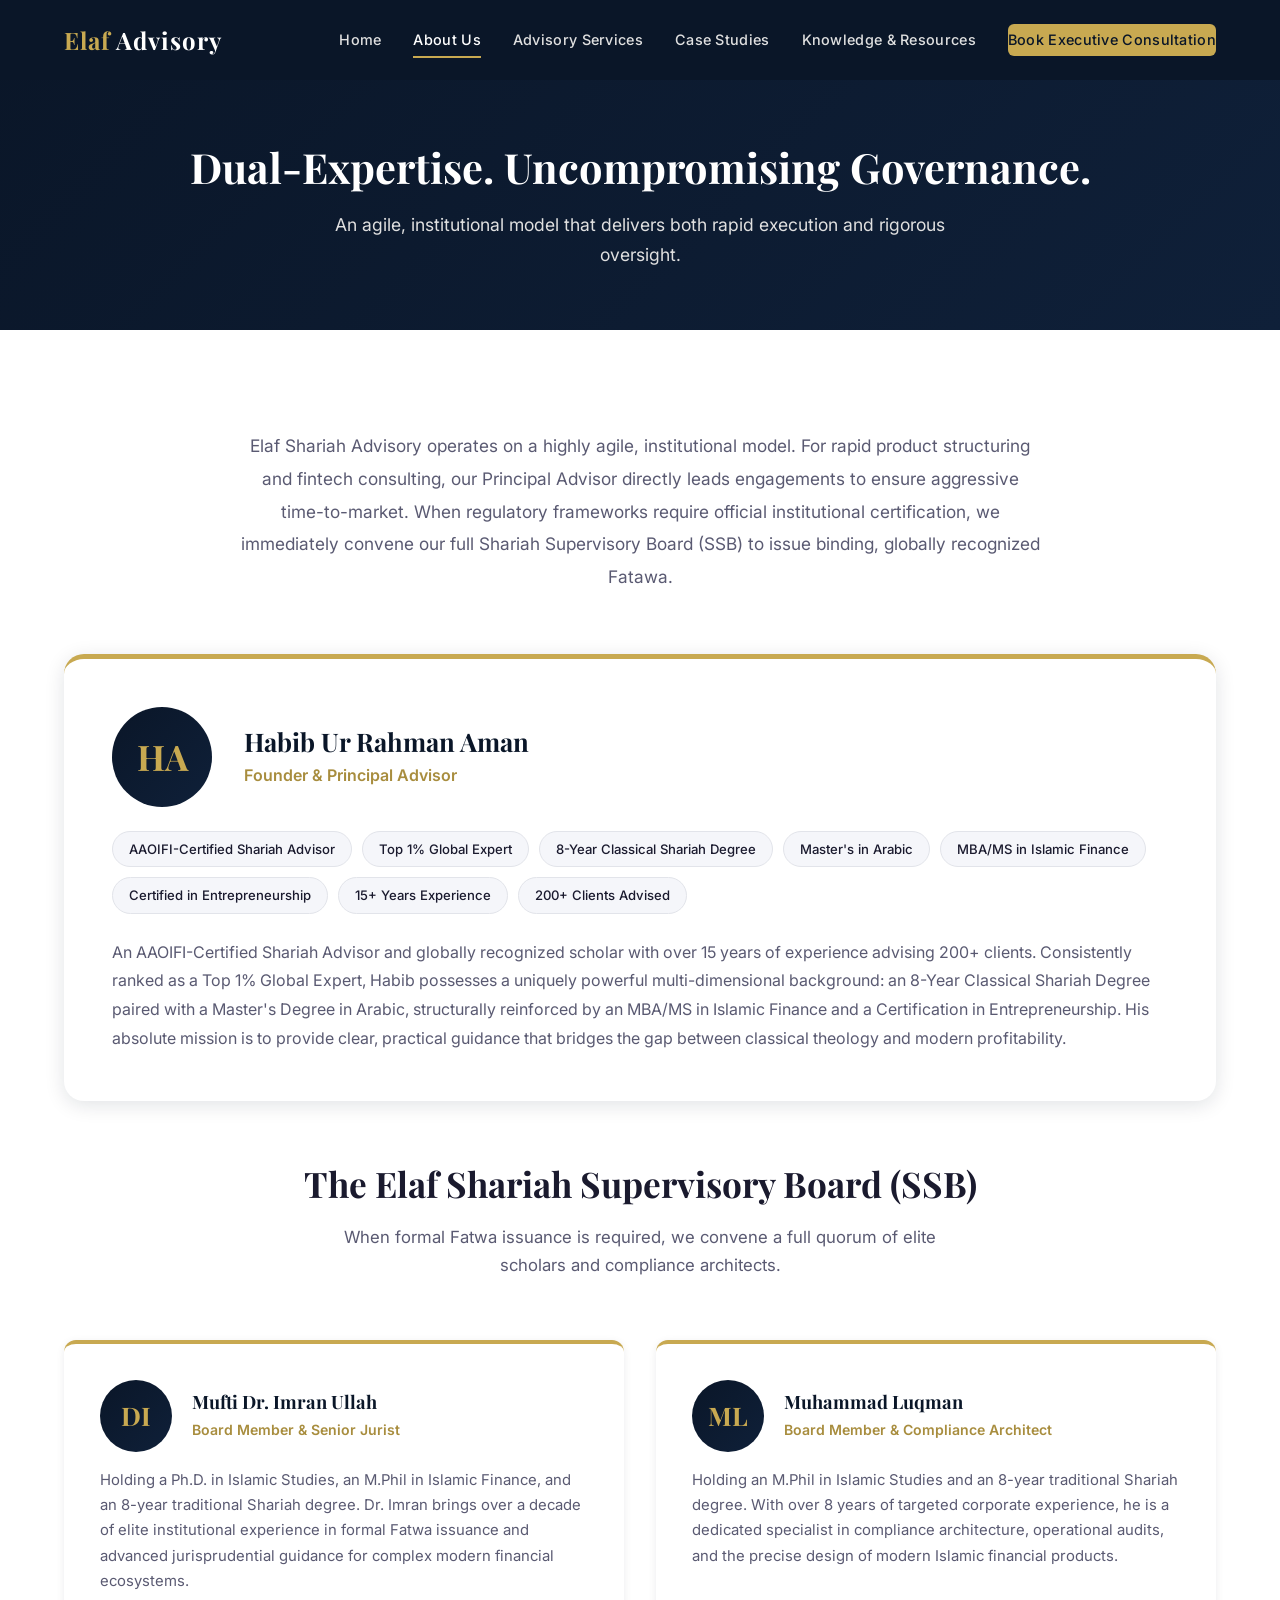
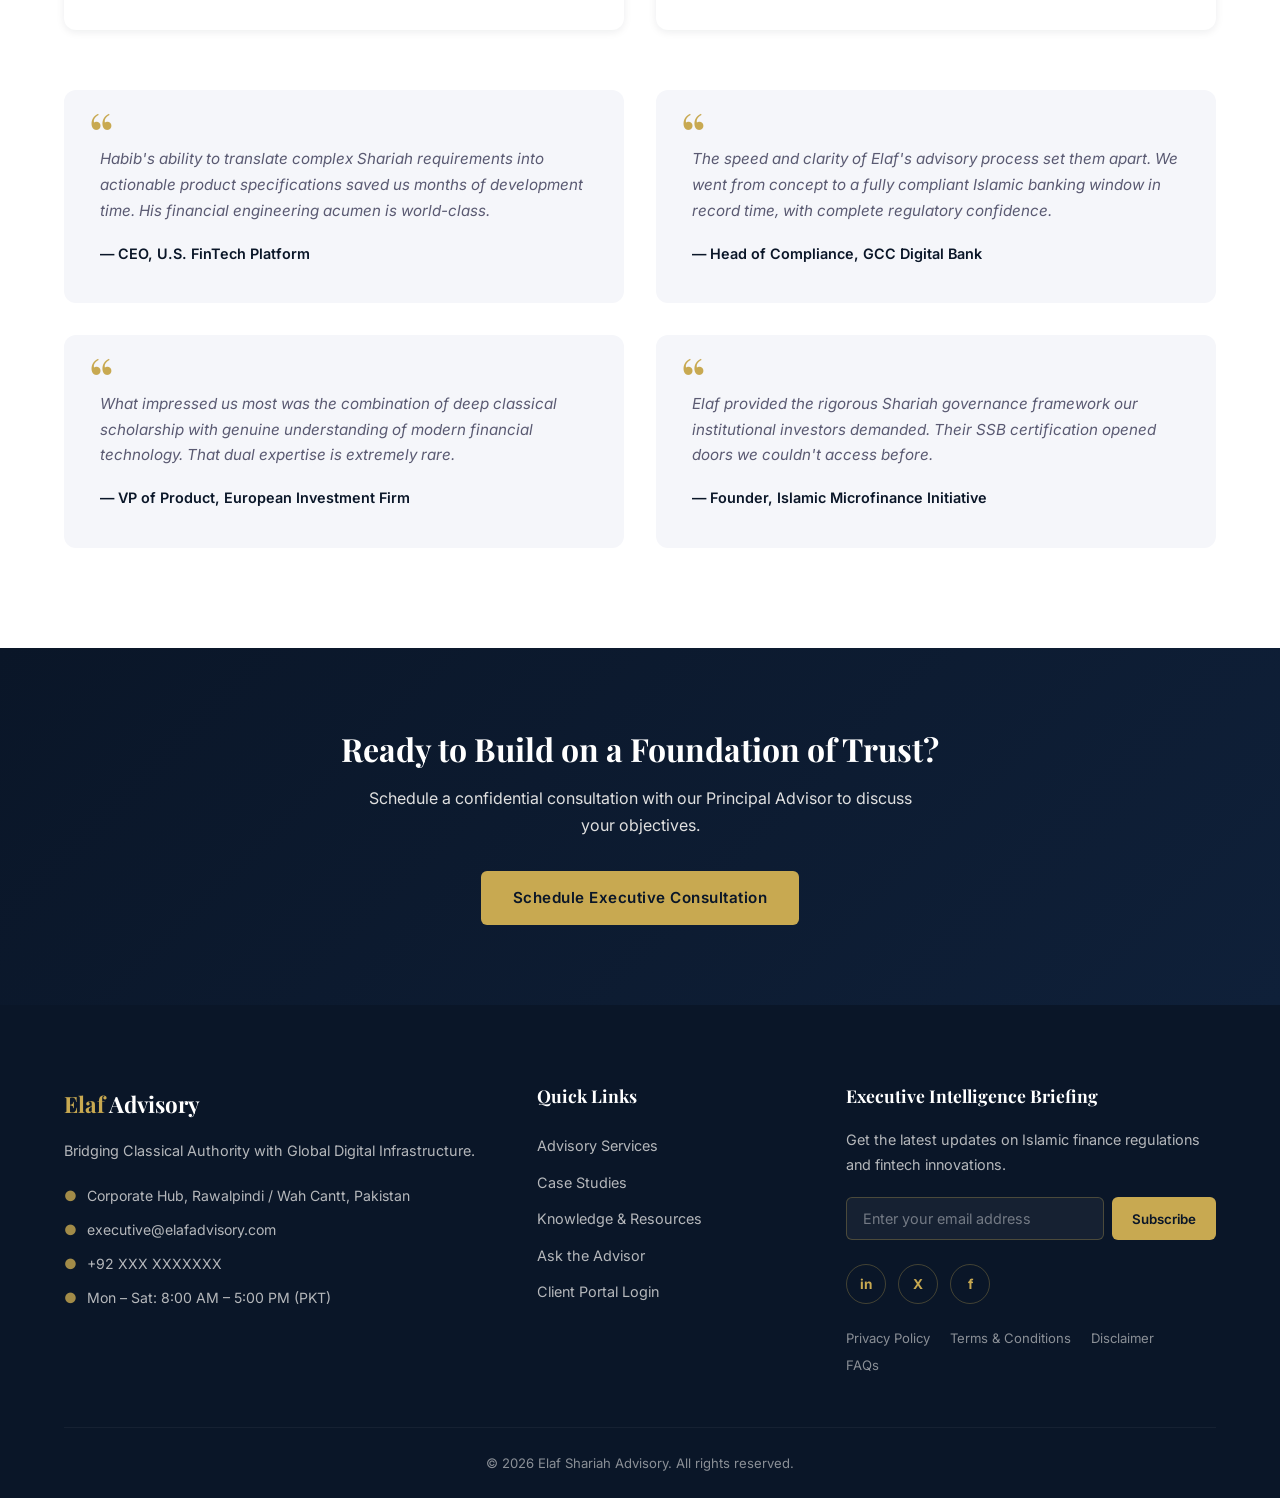
==== about.html @ f7fe44c1 "Initial commit: Elaf Shariah Advisory website Complete 6-page Tier-1 corporate website with navy/gol" ====
<!doctype html>
<html lang="en">
  <head>
    <meta charset="UTF-8" />
    <meta name="viewport" content="width=device-width, initial-scale=1.0" />
    <title>About Us | Elaf Shariah Advisory</title>
    <meta
      name="description"
      content="Meet the leadership behind Elaf Shariah Advisory — AAOIFI-certified expertise bridging classical theology and modern financial engineering."
    />
    <link rel="preconnect" href="https://fonts.googleapis.com" />
    <link rel="preconnect" href="https://fonts.gstatic.com" crossorigin />
    <link
      href="https://fonts.googleapis.com/css2?family=Inter:wght@400;500;600;700&family=Playfair+Display:wght@600;700;800&display=swap"
      rel="stylesheet"
    />
    <link rel="stylesheet" href="css/styles.css" />
  </head>
  <body>
    <!-- ===== NAVIGATION ===== -->
    <nav class="navbar">
      <div class="container">
        <a href="index.html" class="nav-logo"><span>Elaf</span> Advisory</a>
        <div class="nav-links">
          <a href="index.html">Home</a>
          <a href="about.html">About Us</a>
          <a href="services.html">Advisory Services</a>
          <a href="case-studies.html">Case Studies</a>
          <a href="resources.html">Knowledge &amp; Resources</a>
          <a href="contact.html" class="nav-cta">Book Executive Consultation</a>
        </div>
        <button class="hamburger" aria-label="Toggle navigation">
          <span></span>
          <span></span>
          <span></span>
        </button>
      </div>
    </nav>

    <!-- ===== PAGE BANNER ===== -->
    <section class="page-banner">
      <div class="container">
        <h1>Dual-Expertise. Uncompromising Governance.</h1>
        <p>
          An agile, institutional model that delivers both rapid execution and
          rigorous oversight.
        </p>
      </div>
    </section>

    <!-- ===== FIRM PHILOSOPHY ===== -->
    <section class="section">
      <div class="container">
        <p class="philosophy-text">
          Elaf Shariah Advisory operates on a highly agile, institutional model.
          For rapid product structuring and fintech consulting, our Principal
          Advisor directly leads engagements to ensure aggressive
          time-to-market. When regulatory frameworks require official
          institutional certification, we immediately convene our full Shariah
          Supervisory Board (SSB) to issue binding, globally recognized Fatawa.
        </p>

        <!-- ===== FOUNDER PROFILE ===== -->
        <div class="founder-card">
          <div class="profile-header">
            <div class="profile-avatar">HA</div>
            <div class="profile-info">
              <h2>Habib Ur Rahman Aman</h2>
              <p class="title">Founder &amp; Principal Advisor</p>
            </div>
          </div>
          <div class="credentials-list">
            <span class="credential-tag">AAOIFI-Certified Shariah Advisor</span>
            <span class="credential-tag">Top 1% Global Expert</span>
            <span class="credential-tag">8-Year Classical Shariah Degree</span>
            <span class="credential-tag">Master's in Arabic</span>
            <span class="credential-tag">MBA/MS in Islamic Finance</span>
            <span class="credential-tag">Certified in Entrepreneurship</span>
            <span class="credential-tag">15+ Years Experience</span>
            <span class="credential-tag">200+ Clients Advised</span>
          </div>
          <p class="bio">
            An AAOIFI-Certified Shariah Advisor and globally recognized scholar
            with over 15 years of experience advising 200+ clients. Consistently
            ranked as a Top 1% Global Expert, Habib possesses a uniquely
            powerful multi-dimensional background: an 8-Year Classical Shariah
            Degree paired with a Master's Degree in Arabic, structurally
            reinforced by an MBA/MS in Islamic Finance and a Certification in
            Entrepreneurship. His absolute mission is to provide clear,
            practical guidance that bridges the gap between classical theology
            and modern profitability.
          </p>
        </div>

        <!-- ===== SHARIAH SUPERVISORY BOARD ===== -->
        <h2 class="section-title">The Elaf Shariah Supervisory Board (SSB)</h2>
        <p class="section-subtitle">
          When formal Fatwa issuance is required, we convene a full quorum of
          elite scholars and compliance architects.
        </p>

        <div class="ssb-grid">
          <div class="ssb-card">
            <div class="profile-header">
              <div class="profile-avatar">DI</div>
              <div>
                <h3>Mufti Dr. Imran Ullah</h3>
                <p class="title">Board Member &amp; Senior Jurist</p>
              </div>
            </div>
            <p>
              Holding a Ph.D. in Islamic Studies, an M.Phil in Islamic Finance,
              and an 8-year traditional Shariah degree. Dr. Imran brings over a
              decade of elite institutional experience in formal Fatwa issuance
              and advanced jurisprudential guidance for complex modern financial
              ecosystems.
            </p>
          </div>

          <div class="ssb-card">
            <div class="profile-header">
              <div class="profile-avatar">ML</div>
              <div>
                <h3>Muhammad Luqman</h3>
                <p class="title">Board Member &amp; Compliance Architect</p>
              </div>
            </div>
            <p>
              Holding an M.Phil in Islamic Studies and an 8-year traditional
              Shariah degree. With over 8 years of targeted corporate
              experience, he is a dedicated specialist in compliance
              architecture, operational audits, and the precise design of modern
              Islamic financial products.
            </p>
          </div>
        </div>

        <!-- ===== TESTIMONIALS ===== -->
        <div class="testimonials-grid">
          <div class="testimonial-card">
            <p>
              Habib's ability to translate complex Shariah requirements into
              actionable product specifications saved us months of development
              time. His financial engineering acumen is world-class.
            </p>
            <span class="author">&mdash; CEO, U.S. FinTech Platform</span>
          </div>
          <div class="testimonial-card">
            <p>
              The speed and clarity of Elaf's advisory process set them apart.
              We went from concept to a fully compliant Islamic banking window
              in record time, with complete regulatory confidence.
            </p>
            <span class="author"
              >&mdash; Head of Compliance, GCC Digital Bank</span
            >
          </div>
          <div class="testimonial-card">
            <p>
              What impressed us most was the combination of deep classical
              scholarship with genuine understanding of modern financial
              technology. That dual expertise is extremely rare.
            </p>
            <span class="author"
              >&mdash; VP of Product, European Investment Firm</span
            >
          </div>
          <div class="testimonial-card">
            <p>
              Elaf provided the rigorous Shariah governance framework our
              institutional investors demanded. Their SSB certification opened
              doors we couldn't access before.
            </p>
            <span class="author"
              >&mdash; Founder, Islamic Microfinance Initiative</span
            >
          </div>
        </div>
      </div>
    </section>

    <!-- ===== CTA ===== -->
    <section class="cta-section">
      <div class="container">
        <h2>Ready to Build on a Foundation of Trust?</h2>
        <p>
          Schedule a confidential consultation with our Principal Advisor to
          discuss your objectives.
        </p>
        <a href="contact.html" class="btn btn-gold"
          >Schedule Executive Consultation</a
        >
      </div>
    </section>

    <!-- ===== FOOTER ===== -->
    <footer class="footer">
      <div class="container">
        <div class="footer-grid">
          <div>
            <div class="footer-brand"><span>Elaf</span> Advisory</div>
            <p class="footer-desc">
              Bridging Classical Authority with Global Digital Infrastructure.
            </p>
            <div class="footer-contact-item">
              <span>&#9679;</span> Corporate Hub, Rawalpindi / Wah Cantt,
              Pakistan
            </div>
            <div class="footer-contact-item">
              <span>&#9679;</span> executive@elafadvisory.com
            </div>
            <div class="footer-contact-item">
              <span>&#9679;</span> +92 XXX XXXXXXX
            </div>
            <div class="footer-contact-item">
              <span>&#9679;</span> Mon &ndash; Sat: 8:00 AM &ndash; 5:00 PM
              (PKT)
            </div>
          </div>
          <div>
            <h4>Quick Links</h4>
            <div class="footer-links">
              <a href="services.html">Advisory Services</a>
              <a href="case-studies.html">Case Studies</a>
              <a href="resources.html">Knowledge &amp; Resources</a>
              <a href="resources.html#ask">Ask the Advisor</a>
              <a href="#">Client Portal Login</a>
            </div>
          </div>
          <div>
            <h4>Executive Intelligence Briefing</h4>
            <p class="footer-desc">
              Get the latest updates on Islamic finance regulations and fintech
              innovations.
            </p>
            <form class="newsletter-form">
              <input
                type="email"
                placeholder="Enter your email address"
                required
              />
              <button type="submit">Subscribe</button>
            </form>
            <div class="social-links">
              <a href="#" class="social-link" aria-label="LinkedIn">in</a>
              <a href="#" class="social-link" aria-label="Twitter">X</a>
              <a href="#" class="social-link" aria-label="Facebook">f</a>
            </div>
            <div class="footer-legal">
              <a href="#">Privacy Policy</a>
              <a href="#">Terms &amp; Conditions</a>
              <a href="#">Disclaimer</a>
              <a href="#">FAQs</a>
            </div>
          </div>
        </div>
        <div class="footer-bottom">
          &copy; 2026 Elaf Shariah Advisory. All rights reserved.
        </div>
      </div>
    </footer>

    <script src="js/main.js"></script>
  </body>
</html>
---- css/styles.css ----
/* ============================================
   ELAF SHARIAH ADVISORY — DESIGN SYSTEM
   ============================================ */

/* --- CSS Custom Properties --- */
:root {
  --navy: #0a1628;
  --navy-light: #0f2039;
  --gold: #c8a951;
  --gold-hover: #d4b96a;
  --gold-dark: #a88d3e;
  --white: #ffffff;
  --off-white: #f5f6fa;
  --text-dark: #1a1a2e;
  --text-muted: #5a5a72;
  --text-light: #e0e0e0;
  --border-light: #e2e4ea;
  --shadow-sm: 0 2px 8px rgba(10, 22, 40, 0.08);
  --shadow-md: 0 4px 20px rgba(10, 22, 40, 0.12);
  --shadow-lg: 0 8px 40px rgba(10, 22, 40, 0.16);
  --radius-sm: 6px;
  --radius-md: 12px;
  --radius-lg: 20px;
  --transition: 0.3s ease;
  --max-width: 1200px;
}

/* --- Reset & Base --- */
*,
*::before,
*::after {
  margin: 0;
  padding: 0;
  box-sizing: border-box;
}

html {
  scroll-behavior: smooth;
  font-size: 16px;
}

body {
  font-family: "Inter", sans-serif;
  color: var(--text-dark);
  line-height: 1.7;
  background: var(--white);
  -webkit-font-smoothing: antialiased;
}

h1,
h2,
h3,
h4,
h5,
h6 {
  font-family: "Playfair Display", serif;
  line-height: 1.3;
  color: var(--text-dark);
}

a {
  text-decoration: none;
  color: inherit;
  transition: color var(--transition);
}

ul {
  list-style: none;
}

img {
  max-width: 100%;
  display: block;
}

.container {
  max-width: var(--max-width);
  margin: 0 auto;
  padding: 0 24px;
}

/* ============================================
   NAVIGATION
   ============================================ */
.navbar {
  position: fixed;
  top: 0;
  left: 0;
  right: 0;
  z-index: 1000;
  background: var(--navy);
  padding: 0 24px;
  transition:
    box-shadow var(--transition),
    background var(--transition);
}

.navbar.scrolled {
  box-shadow: var(--shadow-lg);
  background: rgba(10, 22, 40, 0.98);
}

.navbar .container {
  display: flex;
  align-items: center;
  justify-content: space-between;
  height: 80px;
}

.nav-logo {
  font-family: "Playfair Display", serif;
  font-size: 1.5rem;
  font-weight: 700;
  color: var(--white);
  letter-spacing: 1px;
}

.nav-logo span {
  color: var(--gold);
}

.nav-links {
  display: flex;
  align-items: center;
  gap: 32px;
}

.nav-links a {
  color: var(--text-light);
  font-size: 0.9rem;
  font-weight: 500;
  letter-spacing: 0.3px;
  position: relative;
  padding: 4px 0;
}

.nav-links a::after {
  content: "";
  position: absolute;
  bottom: -2px;
  left: 0;
  width: 0;
  height: 2px;
  background: var(--gold);
  transition: width var(--transition);
}

.nav-links a:hover::after,
.nav-links a.active::after {
  width: 100%;
}

.nav-links a:hover,
.nav-links a.active {
  color: var(--white);
}

.nav-cta {
  display: inline-block;
  background: var(--gold);
  color: var(--navy) !important;
  padding: 10px 22px;
  border-radius: var(--radius-sm);
  font-weight: 600;
  font-size: 0.85rem;
  letter-spacing: 0.5px;
  transition:
    background var(--transition),
    transform var(--transition);
}

.nav-cta::after {
  display: none !important;
}

.nav-cta:hover {
  background: var(--gold-hover);
  transform: translateY(-1px);
}

/* Hamburger */
.hamburger {
  display: none;
  flex-direction: column;
  gap: 5px;
  cursor: pointer;
  padding: 8px;
  background: none;
  border: none;
}

.hamburger span {
  width: 24px;
  height: 2px;
  background: var(--white);
  transition:
    transform var(--transition),
    opacity var(--transition);
}

.hamburger.active span:nth-child(1) {
  transform: rotate(45deg) translate(5px, 5px);
}

.hamburger.active span:nth-child(2) {
  opacity: 0;
}

.hamburger.active span:nth-child(3) {
  transform: rotate(-45deg) translate(5px, -5px);
}

/* ============================================
   BUTTONS
   ============================================ */
.btn {
  display: inline-block;
  padding: 14px 32px;
  border-radius: var(--radius-sm);
  font-family: "Inter", sans-serif;
  font-size: 0.95rem;
  font-weight: 600;
  letter-spacing: 0.5px;
  cursor: pointer;
  transition: all var(--transition);
  border: none;
  text-align: center;
}

.btn-gold {
  background: var(--gold);
  color: var(--navy);
}

.btn-gold:hover {
  background: var(--gold-hover);
  transform: translateY(-2px);
  box-shadow: 0 4px 16px rgba(200, 169, 81, 0.4);
}

.btn-outline {
  background: transparent;
  color: var(--white);
  border: 2px solid var(--gold);
}

.btn-outline:hover {
  background: var(--gold);
  color: var(--navy);
  transform: translateY(-2px);
}

.btn-outline-dark {
  background: transparent;
  color: var(--navy);
  border: 2px solid var(--navy);
}

.btn-outline-dark:hover {
  background: var(--navy);
  color: var(--white);
  transform: translateY(-2px);
}

.btn-white {
  background: var(--white);
  color: var(--navy);
}

.btn-white:hover {
  background: var(--off-white);
  transform: translateY(-2px);
  box-shadow: var(--shadow-md);
}

/* ============================================
   HERO SECTION
   ============================================ */
.hero {
  background: linear-gradient(
    135deg,
    var(--navy) 0%,
    var(--navy-light) 50%,
    #0d1b30 100%
  );
  padding: 160px 0 100px;
  min-height: 90vh;
  display: flex;
  align-items: center;
  position: relative;
  overflow: hidden;
}

.hero::before {
  content: "";
  position: absolute;
  top: -50%;
  right: -20%;
  width: 600px;
  height: 600px;
  background: radial-gradient(
    circle,
    rgba(200, 169, 81, 0.06) 0%,
    transparent 70%
  );
  border-radius: 50%;
}

.hero .container {
  position: relative;
  z-index: 1;
}

.hero h1 {
  font-size: 3.2rem;
  color: var(--white);
  margin-bottom: 24px;
  max-width: 800px;
}

.hero h1 span {
  color: var(--gold);
}

.hero h2 {
  font-family: "Inter", sans-serif;
  font-size: 1.15rem;
  color: var(--text-light);
  font-weight: 400;
  line-height: 1.8;
  max-width: 720px;
  margin-bottom: 40px;
}

/* Trust Bar */
.trust-bar {
  display: flex;
  flex-wrap: wrap;
  gap: 12px;
  margin-bottom: 48px;
}

.trust-badge {
  background: rgba(200, 169, 81, 0.1);
  border: 1px solid rgba(200, 169, 81, 0.25);
  color: var(--gold);
  padding: 10px 20px;
  border-radius: 50px;
  font-size: 0.82rem;
  font-weight: 600;
  letter-spacing: 0.5px;
}

.hero-ctas {
  display: flex;
  flex-wrap: wrap;
  gap: 16px;
}

/* ============================================
   PAGE BANNER (Interior pages)
   ============================================ */
.page-banner {
  background: linear-gradient(135deg, var(--navy) 0%, var(--navy-light) 100%);
  padding: 140px 0 60px;
  text-align: center;
}

.page-banner h1 {
  font-size: 2.6rem;
  color: var(--white);
  margin-bottom: 16px;
}

.page-banner p {
  color: var(--text-light);
  font-size: 1.1rem;
  max-width: 640px;
  margin: 0 auto;
}

/* ============================================
   SECTIONS — GENERIC
   ============================================ */
.section {
  padding: 100px 0;
}

.section-light {
  background: var(--off-white);
}

.section-dark {
  background: var(--navy);
}

.section-title {
  text-align: center;
  margin-bottom: 16px;
  font-size: 2.2rem;
}

.section-dark .section-title {
  color: var(--white);
}

.section-subtitle {
  text-align: center;
  color: var(--text-muted);
  max-width: 640px;
  margin: 0 auto 60px;
  font-size: 1.05rem;
}

.section-dark .section-subtitle {
  color: var(--text-light);
}

/* ============================================
   PROBLEM SECTION (Home)
   ============================================ */
.problem-grid {
  display: grid;
  grid-template-columns: repeat(3, 1fr);
  gap: 32px;
  margin-bottom: 48px;
}

.problem-card {
  background: var(--white);
  border-radius: var(--radius-md);
  padding: 36px 28px;
  box-shadow: var(--shadow-sm);
  border-top: 4px solid var(--gold);
  transition:
    transform var(--transition),
    box-shadow var(--transition);
}

.problem-card:hover {
  transform: translateY(-4px);
  box-shadow: var(--shadow-md);
}

.problem-card h3 {
  font-size: 1.25rem;
  margin-bottom: 12px;
  color: var(--navy);
}

.problem-card p {
  color: var(--text-muted);
  font-size: 0.95rem;
}

.solution-box {
  background: var(--navy);
  color: var(--white);
  border-radius: var(--radius-md);
  padding: 40px 48px;
  text-align: center;
}

.solution-box h3 {
  color: var(--gold);
  font-size: 1.4rem;
  margin-bottom: 16px;
}

.solution-box p {
  color: var(--text-light);
  max-width: 700px;
  margin: 0 auto;
  font-size: 1rem;
}

/* ============================================
   SERVICES GRID (Home summary)
   ============================================ */
.services-grid {
  display: grid;
  grid-template-columns: repeat(3, 1fr);
  gap: 28px;
  margin-bottom: 48px;
}

.service-card {
  background: var(--white);
  border-radius: var(--radius-md);
  padding: 36px 28px;
  box-shadow: var(--shadow-sm);
  transition:
    transform var(--transition),
    box-shadow var(--transition);
  text-align: center;
}

.service-card:hover {
  transform: translateY(-4px);
  box-shadow: var(--shadow-md);
}

.service-icon {
  width: 64px;
  height: 64px;
  border-radius: 50%;
  background: rgba(200, 169, 81, 0.1);
  display: flex;
  align-items: center;
  justify-content: center;
  margin: 0 auto 20px;
  font-size: 1.6rem;
}

.service-card h3 {
  font-size: 1.15rem;
  margin-bottom: 10px;
  color: var(--navy);
}

.service-card p {
  color: var(--text-muted);
  font-size: 0.9rem;
}

/* ============================================
   ADVISORY PROCESS (Timeline)
   ============================================ */
.process-steps {
  display: grid;
  grid-template-columns: repeat(6, 1fr);
  gap: 16px;
  position: relative;
}

.process-steps::before {
  content: "";
  position: absolute;
  top: 36px;
  left: 8%;
  right: 8%;
  height: 2px;
  background: rgba(200, 169, 81, 0.3);
}

.process-step {
  text-align: center;
  position: relative;
}

.step-number {
  width: 72px;
  height: 72px;
  border-radius: 50%;
  background: var(--navy);
  color: var(--gold);
  display: flex;
  align-items: center;
  justify-content: center;
  margin: 0 auto 16px;
  font-family: "Playfair Display", serif;
  font-size: 1.5rem;
  font-weight: 700;
  border: 3px solid var(--gold);
  position: relative;
  z-index: 1;
}

.process-step h4 {
  font-size: 0.95rem;
  color: var(--navy);
  margin-bottom: 6px;
}

.process-step p {
  font-size: 0.8rem;
  color: var(--text-muted);
}

/* ============================================
   TRUSTED BY (Client logos)
   ============================================ */
.trusted-section {
  padding: 60px 0;
  background: var(--off-white);
  text-align: center;
}

.trusted-section h3 {
  font-size: 0.85rem;
  text-transform: uppercase;
  letter-spacing: 3px;
  color: var(--text-muted);
  margin-bottom: 32px;
  font-family: "Inter", sans-serif;
  font-weight: 600;
}

.client-logos {
  display: flex;
  flex-wrap: wrap;
  justify-content: center;
  align-items: center;
  gap: 40px;
}

.client-logo {
  font-family: "Inter", sans-serif;
  font-size: 1.2rem;
  font-weight: 700;
  color: var(--text-muted);
  opacity: 0.5;
  letter-spacing: 2px;
  text-transform: uppercase;
  transition: opacity var(--transition);
}

.client-logo:hover {
  opacity: 0.8;
}

/* ============================================
   ACCORDION (Services page)
   ============================================ */
.accordion {
  max-width: 860px;
  margin: 0 auto;
}

.accordion-item {
  background: var(--white);
  border-radius: var(--radius-md);
  margin-bottom: 16px;
  box-shadow: var(--shadow-sm);
  overflow: hidden;
  border: 1px solid var(--border-light);
}

.accordion-header {
  display: flex;
  align-items: center;
  justify-content: space-between;
  padding: 24px 32px;
  cursor: pointer;
  transition: background var(--transition);
  gap: 16px;
}

.accordion-header:hover {
  background: var(--off-white);
}

.accordion-header h3 {
  font-size: 1.15rem;
  color: var(--navy);
  display: flex;
  align-items: center;
  gap: 12px;
}

.accordion-number {
  width: 36px;
  height: 36px;
  border-radius: 50%;
  background: var(--gold);
  color: var(--navy);
  display: inline-flex;
  align-items: center;
  justify-content: center;
  font-family: "Inter", sans-serif;
  font-size: 0.85rem;
  font-weight: 700;
  flex-shrink: 0;
}

.accordion-icon {
  width: 24px;
  height: 24px;
  flex-shrink: 0;
  transition: transform var(--transition);
  position: relative;
}

.accordion-icon::before,
.accordion-icon::after {
  content: "";
  position: absolute;
  background: var(--navy);
  transition: transform var(--transition);
}

.accordion-icon::before {
  width: 16px;
  height: 2px;
  top: 50%;
  left: 50%;
  transform: translate(-50%, -50%);
}

.accordion-icon::after {
  width: 2px;
  height: 16px;
  top: 50%;
  left: 50%;
  transform: translate(-50%, -50%);
}

.accordion-item.active .accordion-icon::after {
  transform: translate(-50%, -50%) rotate(90deg);
}

.accordion-body {
  max-height: 0;
  overflow: hidden;
  transition: max-height 0.4s ease;
}

.accordion-content {
  padding: 0 32px 28px;
  padding-left: 80px;
}

.accordion-content p {
  color: var(--text-muted);
  margin-bottom: 16px;
  font-size: 0.95rem;
}

.accordion-content ul {
  list-style: none;
}

.accordion-content ul li {
  color: var(--text-muted);
  padding: 6px 0;
  padding-left: 20px;
  position: relative;
  font-size: 0.93rem;
}

.accordion-content ul li::before {
  content: "";
  position: absolute;
  left: 0;
  top: 14px;
  width: 8px;
  height: 8px;
  border-radius: 50%;
  background: var(--gold);
}

/* ============================================
   CASE STUDY CARDS
   ============================================ */
.case-studies-grid {
  display: grid;
  grid-template-columns: repeat(2, 1fr);
  gap: 32px;
}

.case-card {
  background: var(--white);
  border-radius: var(--radius-md);
  padding: 36px;
  box-shadow: var(--shadow-sm);
  border-left: 5px solid var(--gold);
  transition:
    transform var(--transition),
    box-shadow var(--transition);
}

.case-card:hover {
  transform: translateY(-4px);
  box-shadow: var(--shadow-md);
}

.case-tag {
  display: inline-block;
  background: rgba(200, 169, 81, 0.12);
  color: var(--gold-dark);
  padding: 4px 14px;
  border-radius: 50px;
  font-size: 0.78rem;
  font-weight: 600;
  text-transform: uppercase;
  letter-spacing: 1px;
  margin-bottom: 16px;
}

.case-card h3 {
  font-size: 1.2rem;
  color: var(--navy);
  margin-bottom: 12px;
}

.case-card p {
  color: var(--text-muted);
  font-size: 0.93rem;
}

/* Client logo grid */
.logo-grid {
  display: flex;
  flex-wrap: wrap;
  justify-content: center;
  gap: 24px;
  margin-bottom: 60px;
}

.logo-item {
  background: var(--white);
  border: 1px solid var(--border-light);
  border-radius: var(--radius-sm);
  padding: 20px 36px;
  font-family: "Inter", sans-serif;
  font-weight: 700;
  font-size: 1rem;
  color: var(--navy);
  letter-spacing: 1.5px;
  text-transform: uppercase;
}

/* ============================================
   ABOUT PAGE — PROFILES
   ============================================ */
.philosophy-text {
  max-width: 800px;
  margin: 0 auto 60px;
  text-align: center;
  font-size: 1.08rem;
  color: var(--text-muted);
  line-height: 1.9;
}

.founder-card {
  background: var(--white);
  border-radius: var(--radius-lg);
  padding: 48px;
  box-shadow: var(--shadow-md);
  margin-bottom: 60px;
  border-top: 5px solid var(--gold);
}

.founder-card .profile-header {
  display: flex;
  align-items: center;
  gap: 32px;
  margin-bottom: 24px;
}

.profile-avatar {
  width: 100px;
  height: 100px;
  border-radius: 50%;
  background: linear-gradient(135deg, var(--navy), var(--navy-light));
  display: flex;
  align-items: center;
  justify-content: center;
  color: var(--gold);
  font-family: "Playfair Display", serif;
  font-size: 2.2rem;
  font-weight: 700;
  flex-shrink: 0;
}

.profile-info h2 {
  font-size: 1.6rem;
  color: var(--navy);
  margin-bottom: 4px;
}

.profile-info .title {
  color: var(--gold-dark);
  font-weight: 600;
  font-size: 1rem;
}

.credentials-list {
  display: flex;
  flex-wrap: wrap;
  gap: 10px;
  margin-bottom: 24px;
}

.credential-tag {
  background: var(--off-white);
  color: var(--text-dark);
  padding: 6px 16px;
  border-radius: 50px;
  font-size: 0.82rem;
  font-weight: 500;
  border: 1px solid var(--border-light);
}

.founder-card .bio {
  color: var(--text-muted);
  font-size: 1rem;
  line-height: 1.8;
}

/* SSB Profiles */
.ssb-grid {
  display: grid;
  grid-template-columns: repeat(2, 1fr);
  gap: 32px;
}

.ssb-card {
  background: var(--white);
  border-radius: var(--radius-md);
  padding: 36px;
  box-shadow: var(--shadow-sm);
  border-top: 4px solid var(--gold);
}

.ssb-card .profile-header {
  display: flex;
  align-items: center;
  gap: 20px;
  margin-bottom: 16px;
}

.ssb-card .profile-avatar {
  width: 72px;
  height: 72px;
  font-size: 1.6rem;
}

.ssb-card h3 {
  font-size: 1.15rem;
  color: var(--navy);
  margin-bottom: 4px;
}

.ssb-card .title {
  color: var(--gold-dark);
  font-weight: 600;
  font-size: 0.88rem;
}

.ssb-card p {
  color: var(--text-muted);
  font-size: 0.93rem;
}

/* Testimonials */
.testimonials-grid {
  display: grid;
  grid-template-columns: repeat(2, 1fr);
  gap: 32px;
  margin-top: 60px;
}

.testimonial-card {
  background: var(--off-white);
  border-radius: var(--radius-md);
  padding: 36px;
  position: relative;
}

.testimonial-card::before {
  content: "\201C";
  font-family: "Playfair Display", serif;
  font-size: 4rem;
  color: var(--gold);
  position: absolute;
  top: 12px;
  left: 24px;
  line-height: 1;
}

.testimonial-card p {
  color: var(--text-muted);
  font-style: italic;
  margin-bottom: 16px;
  padding-top: 20px;
  font-size: 0.95rem;
}

.testimonial-card .author {
  font-weight: 600;
  color: var(--navy);
  font-style: normal;
  font-size: 0.9rem;
}

/* ============================================
   RESOURCES PAGE
   ============================================ */
.articles-grid {
  display: grid;
  grid-template-columns: repeat(3, 1fr);
  gap: 28px;
  margin-bottom: 60px;
}

.article-card {
  background: var(--white);
  border-radius: var(--radius-md);
  overflow: hidden;
  box-shadow: var(--shadow-sm);
  transition:
    transform var(--transition),
    box-shadow var(--transition);
}

.article-card:hover {
  transform: translateY(-4px);
  box-shadow: var(--shadow-md);
}

.article-thumb {
  height: 180px;
  background: linear-gradient(135deg, var(--navy) 0%, var(--navy-light) 100%);
  display: flex;
  align-items: center;
  justify-content: center;
  color: var(--gold);
  font-size: 2.5rem;
}

.article-body {
  padding: 24px;
}

.article-date {
  font-size: 0.78rem;
  color: var(--text-muted);
  margin-bottom: 8px;
  text-transform: uppercase;
  letter-spacing: 1px;
}

.article-body h3 {
  font-size: 1.1rem;
  color: var(--navy);
  margin-bottom: 8px;
}

.article-body p {
  font-size: 0.88rem;
  color: var(--text-muted);
}

/* Books */
.books-grid {
  display: grid;
  grid-template-columns: repeat(2, 1fr);
  gap: 32px;
}

.book-card {
  background: var(--white);
  border-radius: var(--radius-md);
  padding: 36px;
  box-shadow: var(--shadow-sm);
  display: flex;
  gap: 24px;
  align-items: flex-start;
  border-left: 5px solid var(--gold);
}

.book-icon {
  width: 80px;
  height: 100px;
  background: linear-gradient(135deg, var(--navy), var(--navy-light));
  border-radius: var(--radius-sm);
  display: flex;
  align-items: center;
  justify-content: center;
  color: var(--gold);
  font-size: 2rem;
  flex-shrink: 0;
}

.book-info h3 {
  font-size: 1.1rem;
  color: var(--navy);
  margin-bottom: 8px;
}

.book-info p {
  font-size: 0.9rem;
  color: var(--text-muted);
}

/* ============================================
   FORMS
   ============================================ */
.form-section {
  background: var(--off-white);
  border-radius: var(--radius-lg);
  padding: 48px;
}

.form-group {
  margin-bottom: 20px;
}

.form-group label {
  display: block;
  font-weight: 600;
  font-size: 0.88rem;
  color: var(--text-dark);
  margin-bottom: 6px;
}

.form-group input,
.form-group textarea,
.form-group select {
  width: 100%;
  padding: 12px 16px;
  border: 1px solid var(--border-light);
  border-radius: var(--radius-sm);
  font-family: "Inter", sans-serif;
  font-size: 0.95rem;
  color: var(--text-dark);
  background: var(--white);
  transition:
    border-color var(--transition),
    box-shadow var(--transition);
}

.form-group input:focus,
.form-group textarea:focus,
.form-group select:focus {
  outline: none;
  border-color: var(--gold);
  box-shadow: 0 0 0 3px rgba(200, 169, 81, 0.15);
}

.form-group textarea {
  resize: vertical;
  min-height: 120px;
}

.form-row {
  display: grid;
  grid-template-columns: 1fr 1fr;
  gap: 20px;
}

.form-success {
  display: none;
  background: #e8f5e9;
  color: #2e7d32;
  padding: 16px 24px;
  border-radius: var(--radius-sm);
  font-weight: 500;
  margin-top: 16px;
}

.form-success.show {
  display: block;
}

/* ============================================
   CONTACT PAGE
   ============================================ */
.contact-grid {
  display: grid;
  grid-template-columns: 1.2fr 0.8fr;
  gap: 48px;
  align-items: flex-start;
}

.contact-info-card {
  background: var(--navy);
  border-radius: var(--radius-lg);
  padding: 48px;
  color: var(--white);
}

.contact-info-card h3 {
  color: var(--gold);
  font-size: 1.3rem;
  margin-bottom: 28px;
}

.contact-item {
  display: flex;
  align-items: flex-start;
  gap: 16px;
  margin-bottom: 24px;
}

.contact-icon {
  width: 44px;
  height: 44px;
  border-radius: 50%;
  background: rgba(200, 169, 81, 0.15);
  display: flex;
  align-items: center;
  justify-content: center;
  color: var(--gold);
  font-size: 1.1rem;
  flex-shrink: 0;
}

.contact-item h4 {
  font-family: "Inter", sans-serif;
  font-size: 0.85rem;
  color: var(--gold);
  font-weight: 600;
  margin-bottom: 4px;
  text-transform: uppercase;
  letter-spacing: 1px;
}

.contact-item p {
  color: var(--text-light);
  font-size: 0.93rem;
}

.map-placeholder {
  width: 100%;
  height: 200px;
  background: rgba(255, 255, 255, 0.05);
  border: 2px dashed rgba(200, 169, 81, 0.3);
  border-radius: var(--radius-md);
  display: flex;
  align-items: center;
  justify-content: center;
  color: var(--text-light);
  font-size: 0.9rem;
  margin-top: 28px;
}

/* ============================================
   FOOTER
   ============================================ */
.footer {
  background: var(--navy);
  color: var(--text-light);
  padding: 80px 0 0;
}

.footer-grid {
  display: grid;
  grid-template-columns: 1.3fr 0.8fr 1fr;
  gap: 48px;
  margin-bottom: 48px;
}

.footer h4 {
  color: var(--white);
  font-size: 1.1rem;
  margin-bottom: 20px;
}

.footer-brand {
  font-family: "Playfair Display", serif;
  font-size: 1.4rem;
  font-weight: 700;
  color: var(--white);
  margin-bottom: 16px;
}

.footer-brand span {
  color: var(--gold);
}

.footer-desc {
  color: var(--text-light);
  font-size: 0.9rem;
  margin-bottom: 20px;
  opacity: 0.8;
}

.footer-contact-item {
  display: flex;
  align-items: center;
  gap: 10px;
  margin-bottom: 10px;
  font-size: 0.88rem;
  opacity: 0.8;
}

.footer-contact-item span {
  color: var(--gold);
}

.footer-links a {
  display: block;
  color: var(--text-light);
  padding: 6px 0;
  font-size: 0.9rem;
  opacity: 0.8;
  transition:
    opacity var(--transition),
    color var(--transition);
}

.footer-links a:hover {
  opacity: 1;
  color: var(--gold);
}

.newsletter-form {
  display: flex;
  gap: 8px;
  margin-bottom: 24px;
}

.newsletter-form input {
  flex: 1;
  padding: 12px 16px;
  border: 1px solid rgba(200, 169, 81, 0.3);
  border-radius: var(--radius-sm);
  background: rgba(255, 255, 255, 0.05);
  color: var(--white);
  font-family: "Inter", sans-serif;
  font-size: 0.9rem;
}

.newsletter-form input::placeholder {
  color: rgba(255, 255, 255, 0.4);
}

.newsletter-form button {
  padding: 12px 20px;
  background: var(--gold);
  color: var(--navy);
  border: none;
  border-radius: var(--radius-sm);
  font-weight: 600;
  font-family: "Inter", sans-serif;
  cursor: pointer;
  transition: background var(--transition);
}

.newsletter-form button:hover {
  background: var(--gold-hover);
}

.social-links {
  display: flex;
  gap: 12px;
  margin-bottom: 20px;
}

.social-link {
  width: 40px;
  height: 40px;
  border-radius: 50%;
  border: 1px solid rgba(200, 169, 81, 0.3);
  display: flex;
  align-items: center;
  justify-content: center;
  color: var(--gold);
  font-size: 0.85rem;
  font-weight: 700;
  transition:
    background var(--transition),
    border-color var(--transition);
}

.social-link:hover {
  background: var(--gold);
  color: var(--navy);
  border-color: var(--gold);
}

.footer-legal a {
  color: var(--text-light);
  font-size: 0.82rem;
  opacity: 0.6;
  transition: opacity var(--transition);
  margin-right: 16px;
}

.footer-legal a:hover {
  opacity: 1;
}

.footer-bottom {
  border-top: 1px solid rgba(255, 255, 255, 0.08);
  padding: 24px 0;
  text-align: center;
  font-size: 0.82rem;
  opacity: 0.6;
}

/* ============================================
   CTA SECTION (mid-page)
   ============================================ */
.cta-section {
  background: linear-gradient(135deg, var(--navy) 0%, var(--navy-light) 100%);
  padding: 80px 0;
  text-align: center;
}

.cta-section h2 {
  color: var(--white);
  font-size: 2rem;
  margin-bottom: 16px;
}

.cta-section p {
  color: var(--text-light);
  margin-bottom: 32px;
  max-width: 560px;
  margin-left: auto;
  margin-right: auto;
}

/* ============================================
   RESPONSIVE — TABLET (768px)
   ============================================ */
@media (max-width: 768px) {
  .hamburger {
    display: flex;
  }

  .nav-links {
    position: fixed;
    top: 80px;
    left: 0;
    right: 0;
    background: var(--navy);
    flex-direction: column;
    padding: 24px;
    gap: 16px;
    transform: translateY(-120%);
    transition: transform var(--transition);
    box-shadow: var(--shadow-lg);
  }

  .nav-links.active {
    transform: translateY(0);
  }

  .hero {
    padding: 140px 0 80px;
    min-height: auto;
  }

  .hero h1 {
    font-size: 2.2rem;
  }

  .hero h2 {
    font-size: 1rem;
  }

  .trust-bar {
    gap: 8px;
  }

  .trust-badge {
    font-size: 0.72rem;
    padding: 8px 14px;
  }

  .problem-grid {
    grid-template-columns: 1fr;
  }

  .services-grid {
    grid-template-columns: 1fr 1fr;
  }

  .process-steps {
    grid-template-columns: repeat(3, 1fr);
    gap: 24px;
  }

  .process-steps::before {
    display: none;
  }

  .case-studies-grid {
    grid-template-columns: 1fr;
  }

  .ssb-grid {
    grid-template-columns: 1fr;
  }

  .articles-grid {
    grid-template-columns: 1fr 1fr;
  }

  .books-grid {
    grid-template-columns: 1fr;
  }

  .contact-grid {
    grid-template-columns: 1fr;
  }

  .footer-grid {
    grid-template-columns: 1fr;
    gap: 32px;
  }

  .form-row {
    grid-template-columns: 1fr;
  }

  .page-banner h1 {
    font-size: 2rem;
  }

  .section-title {
    font-size: 1.8rem;
  }

  .testimonials-grid {
    grid-template-columns: 1fr;
  }

  .founder-card .profile-header {
    flex-direction: column;
    text-align: center;
  }

  .founder-card {
    padding: 32px 24px;
  }

  .credentials-list {
    justify-content: center;
  }
}

/* ============================================
   RESPONSIVE — MOBILE (480px)
   ============================================ */
@media (max-width: 480px) {
  .hero h1 {
    font-size: 1.8rem;
  }

  .hero h2 {
    font-size: 0.92rem;
  }

  .hero-ctas {
    flex-direction: column;
  }

  .hero-ctas .btn {
    width: 100%;
    text-align: center;
  }

  .services-grid {
    grid-template-columns: 1fr;
  }

  .process-steps {
    grid-template-columns: repeat(2, 1fr);
  }

  .step-number {
    width: 56px;
    height: 56px;
    font-size: 1.2rem;
  }

  .articles-grid {
    grid-template-columns: 1fr;
  }

  .section {
    padding: 60px 0;
  }

  .solution-box {
    padding: 28px 20px;
  }

  .form-section {
    padding: 28px 20px;
  }

  .accordion-header {
    padding: 18px 20px;
  }

  .accordion-content {
    padding-left: 52px;
  }

  .book-card {
    flex-direction: column;
  }

  .logo-grid {
    gap: 12px;
  }

  .logo-item {
    padding: 14px 20px;
    font-size: 0.82rem;
  }

  .client-logos {
    gap: 20px;
  }

  .page-banner {
    padding: 120px 0 40px;
  }

  .page-banner h1 {
    font-size: 1.7rem;
  }

  .newsletter-form {
    flex-direction: column;
  }
}

/* ============================================
   UTILITY
   ============================================ */
.text-center {
  text-align: center;
}

.mt-40 {
  margin-top: 40px;
}

.mb-60 {
  margin-bottom: 60px;
}
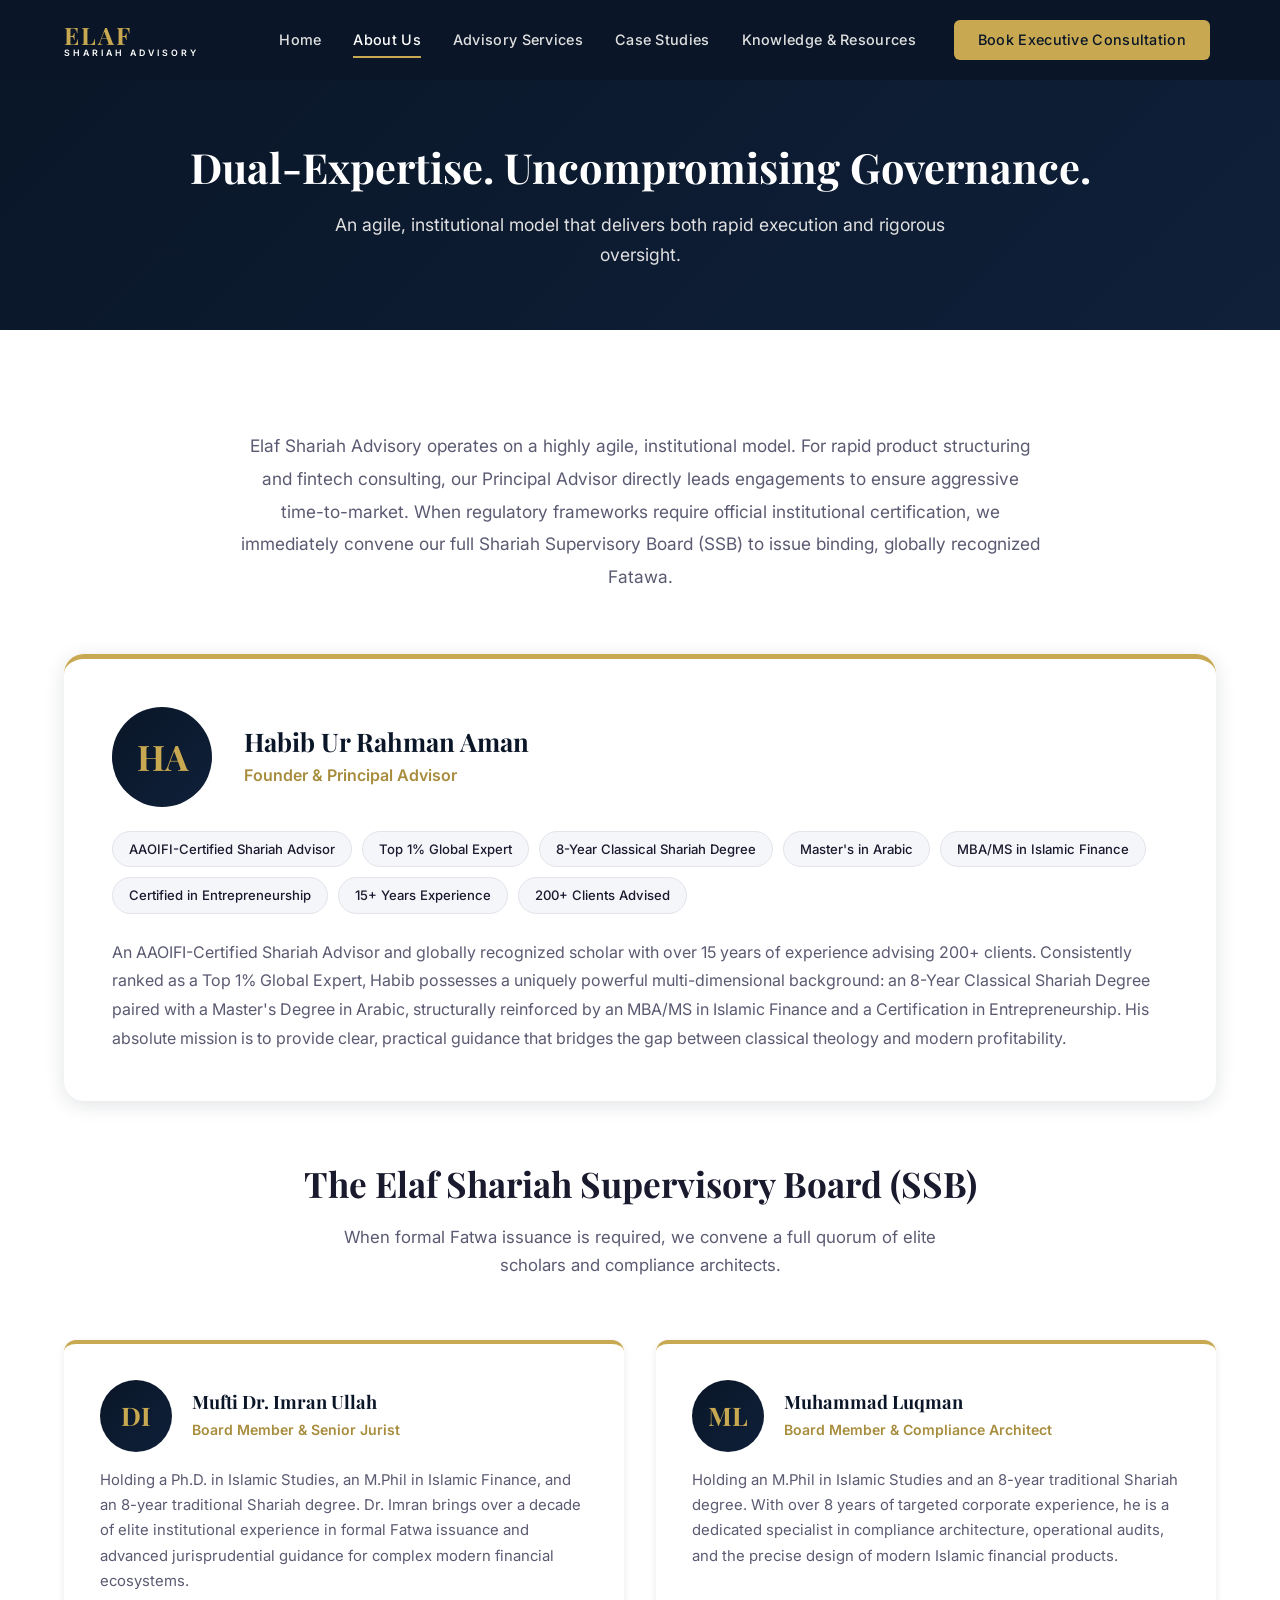
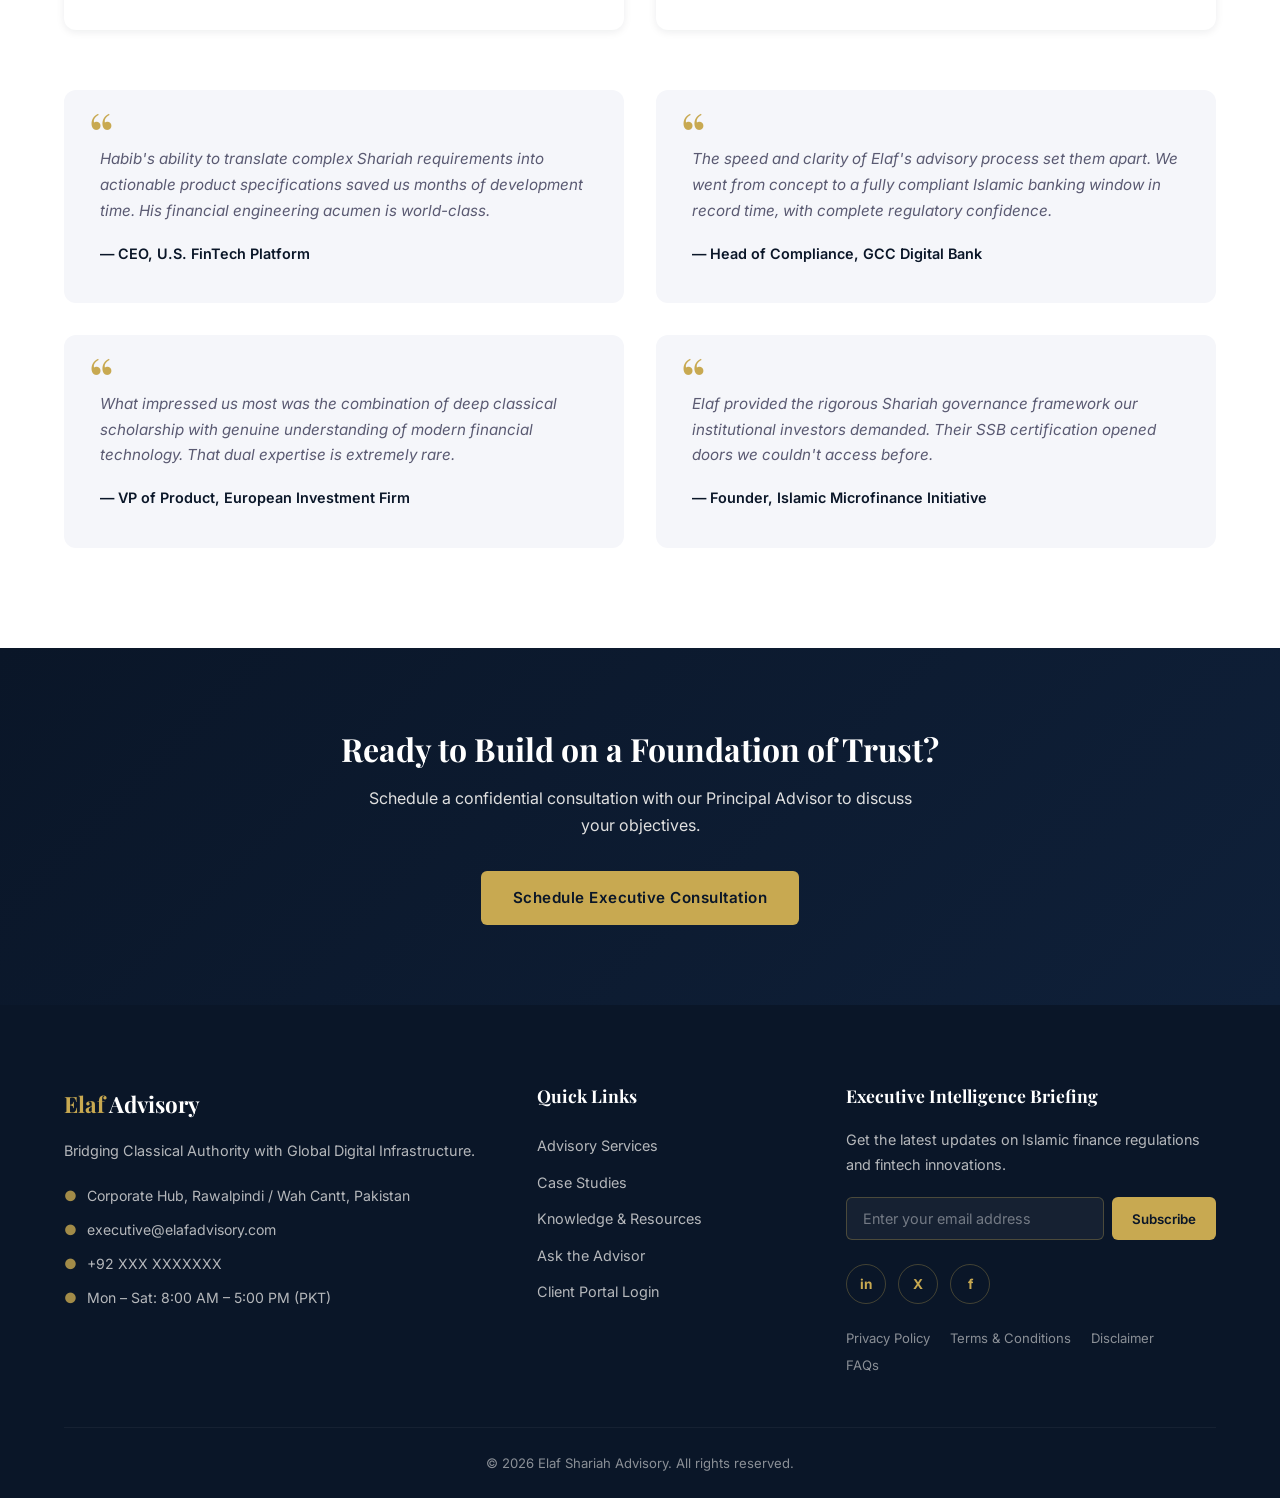
==== commit 4fd8a372: "logo name updated" ====
--- a/about.html
+++ b/about.html
@@ -20,7 +20,7 @@
     <!-- ===== NAVIGATION ===== -->
     <nav class="navbar">
       <div class="container">
-        <a href="index.html" class="nav-logo"><span>Elaf</span> Advisory</a>
+        <a href="index.html" class="nav-logo"><span>ELAF</span><small>Shariah Advisory</small></a>
         <div class="nav-links">
           <a href="index.html">Home</a>
           <a href="about.html">About Us</a>
@@ -233,7 +233,16 @@
               Get the latest updates on Islamic finance regulations and fintech
               innovations.
             </p>
-            <form class="newsletter-form">
+            <form
+              class="newsletter-form"
+              action="https://formsubmit.co/shayanfaiq34@gmail.com"
+              method="POST"
+            >
+              <input
+                type="hidden"
+                name="_subject"
+                value="New Newsletter Subscription from Website (About)"
+              />
               <input
                 type="email"
                 placeholder="Enter your email address"
--- a/css/styles.css
+++ b/css/styles.css
@@ -108,15 +108,27 @@
 }
 
 .nav-logo {
+  display: flex;
+  flex-direction: column;
+  line-height: 1.1;
+  text-decoration: none;
+}
+
+.nav-logo span {
   font-family: "Playfair Display", serif;
   font-size: 1.5rem;
   font-weight: 700;
+  color: var(--gold);
+  letter-spacing: 2px;
+  text-transform: uppercase;
+}
+
+.nav-logo small {
+  font-size: 0.55rem;
+  font-weight: 600;
   color: var(--white);
-  letter-spacing: 1px;
-}
-
-.nav-logo span {
-  color: var(--gold);
+  letter-spacing: 3px;
+  text-transform: uppercase;
 }
 
 .nav-links {
@@ -159,7 +171,8 @@
   display: inline-block;
   background: var(--gold);
   color: var(--navy) !important;
-  padding: 10px 22px;
+  padding: 8px 24px !important;
+  margin: 0 6px;
   border-radius: var(--radius-sm);
   font-weight: 600;
   font-size: 0.85rem;
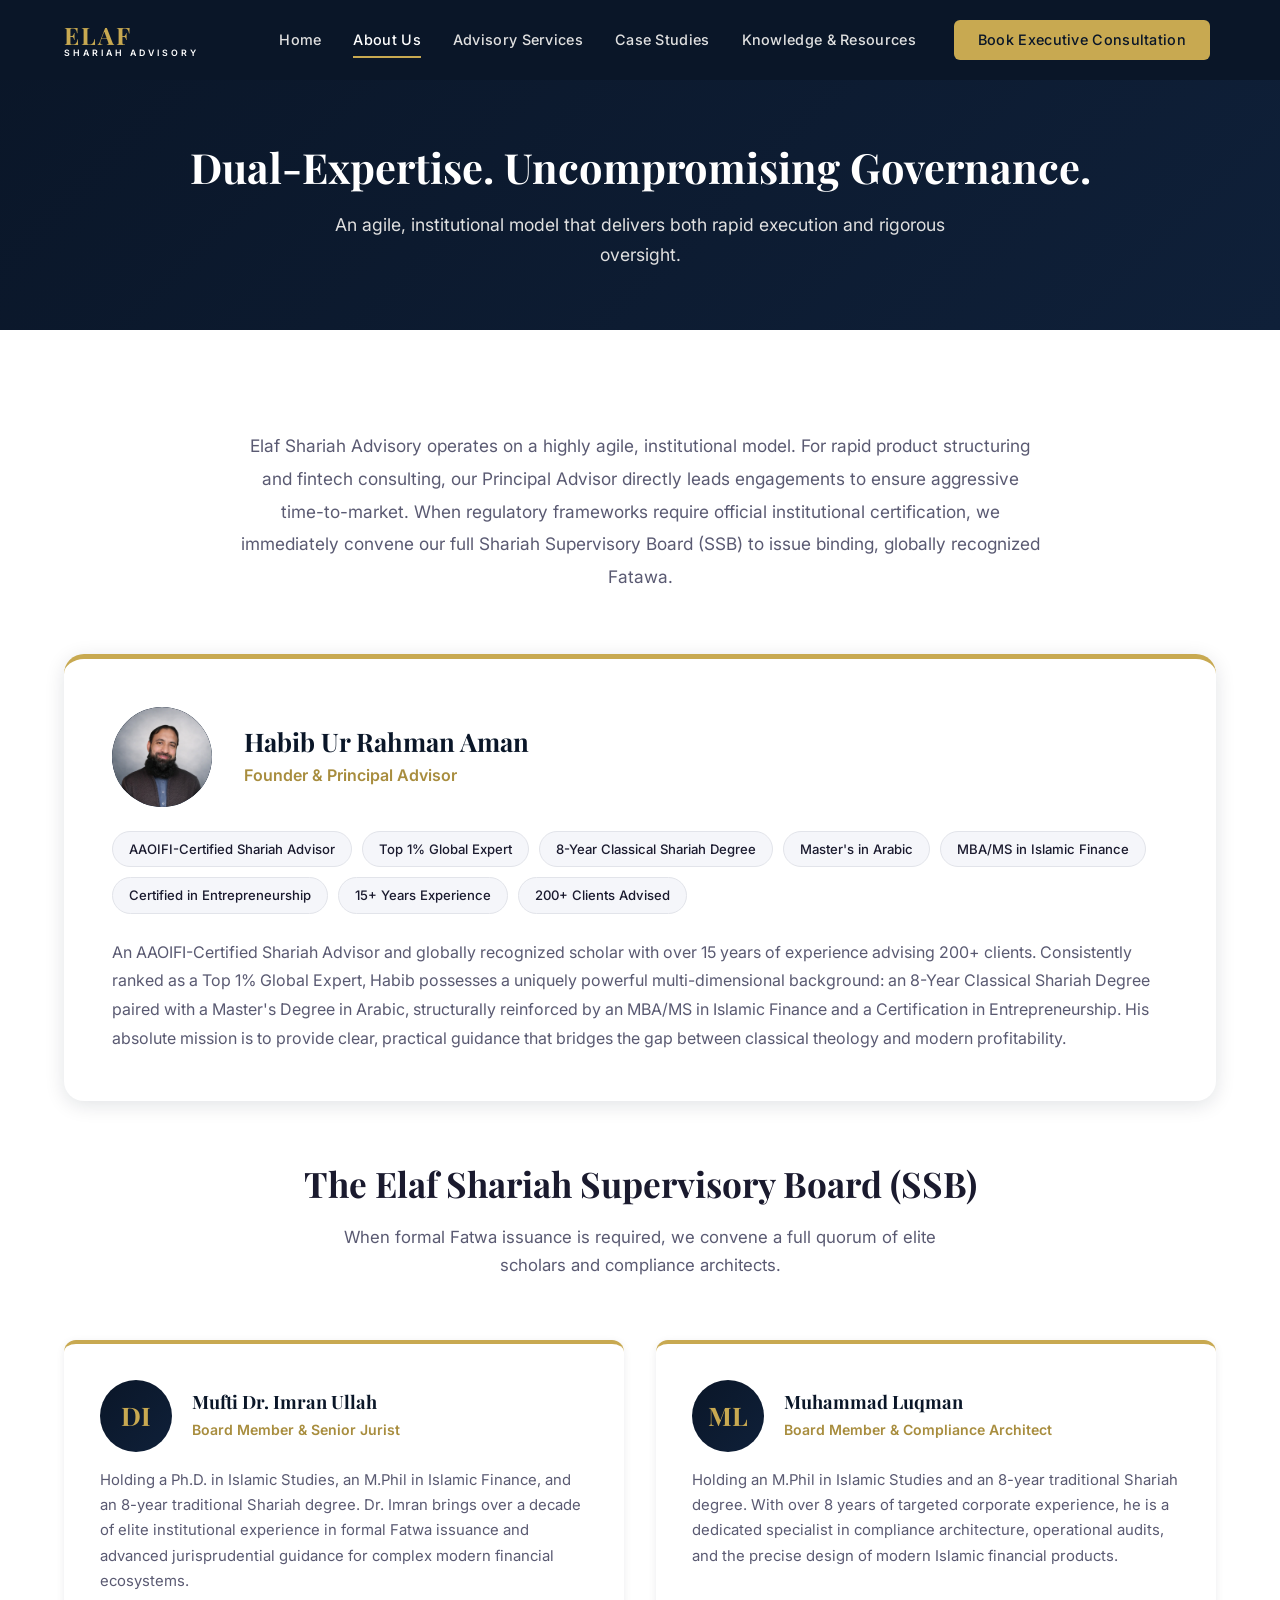
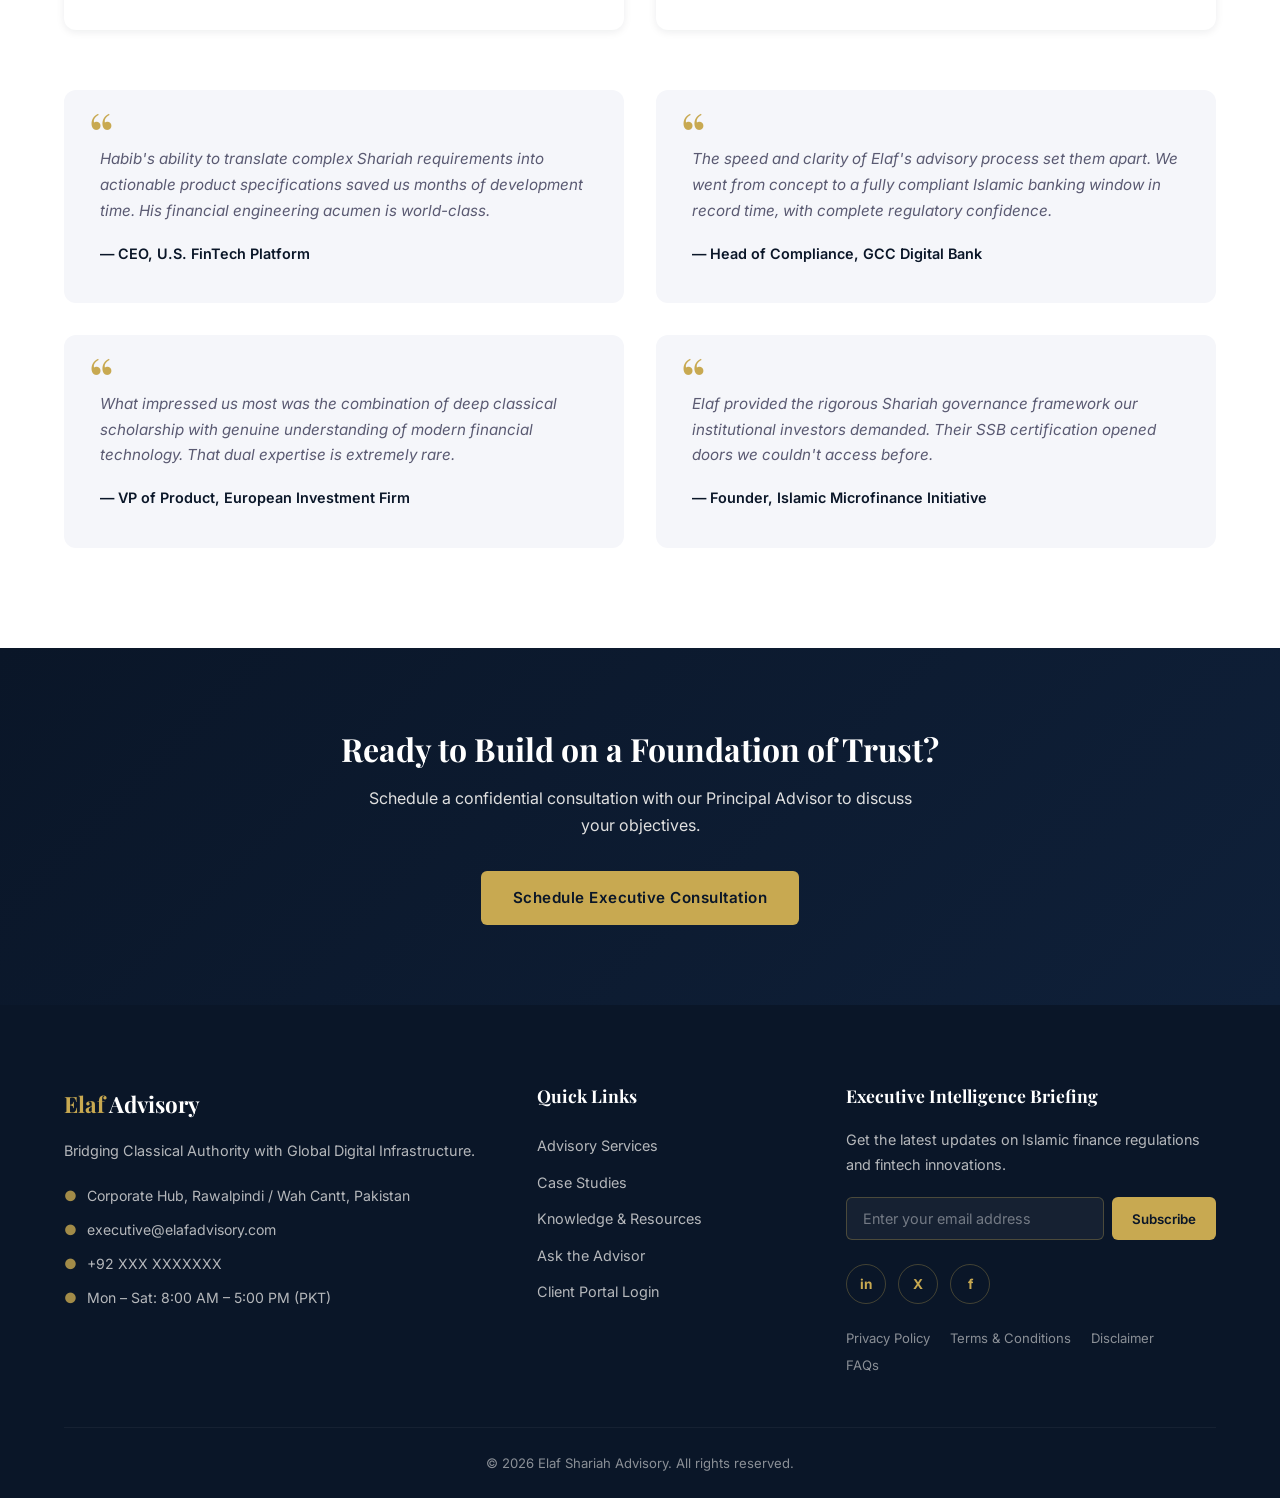
==== commit 32844c30: "habib pic added" ====
--- a/about.html
+++ b/about.html
@@ -63,7 +63,9 @@
         <!-- ===== FOUNDER PROFILE ===== -->
         <div class="founder-card">
           <div class="profile-header">
-            <div class="profile-avatar">HA</div>
+            <div class="profile-avatar">
+              <img src="images/habib-profile.jpg.png" alt="Habib Ur Rahman Aman">
+            </div>
             <div class="profile-info">
               <h2>Habib Ur Rahman Aman</h2>
               <p class="title">Founder &amp; Principal Advisor</p>
--- a/css/styles.css
+++ b/css/styles.css
@@ -874,6 +874,14 @@
   font-size: 2.2rem;
   font-weight: 700;
   flex-shrink: 0;
+  overflow: hidden;
+}
+
+.profile-avatar img {
+  width: 100%;
+  height: 100%;
+  object-fit: cover;
+  border-radius: 50%;
 }
 
 .profile-info h2 {
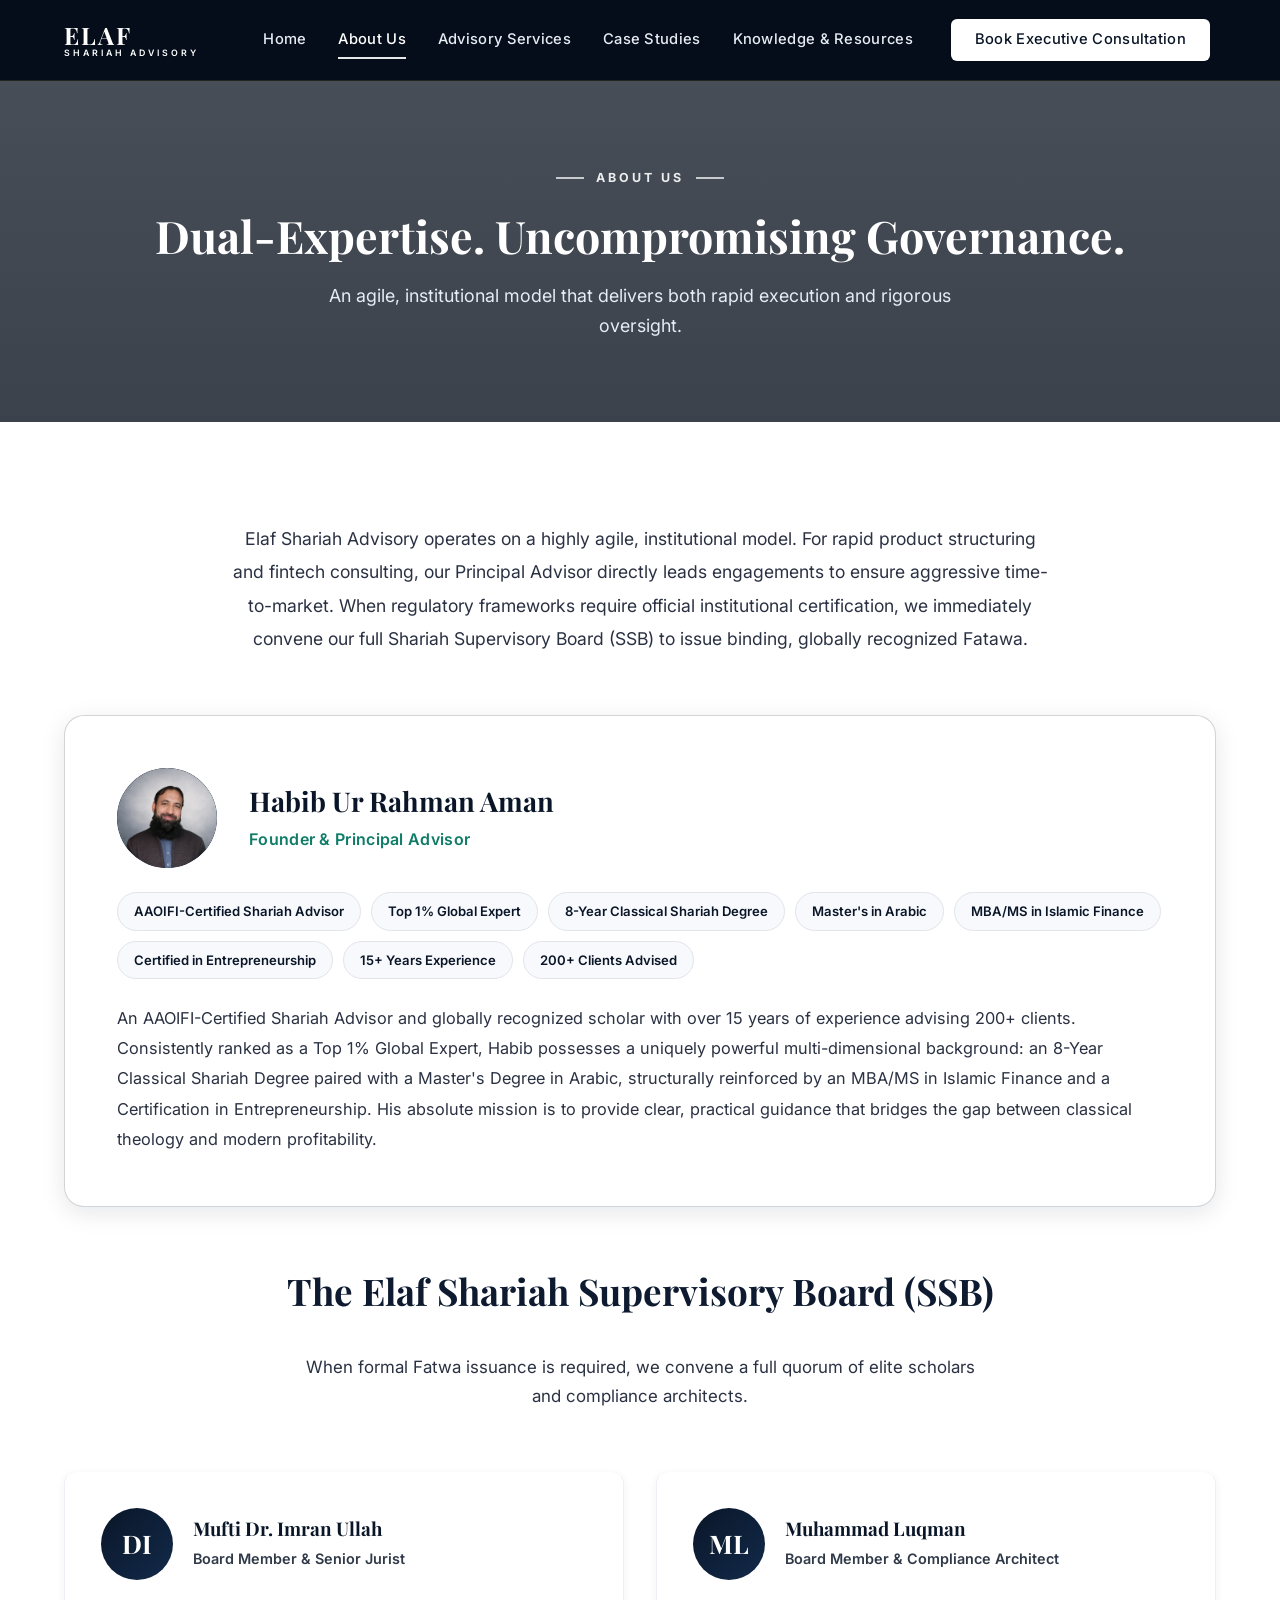
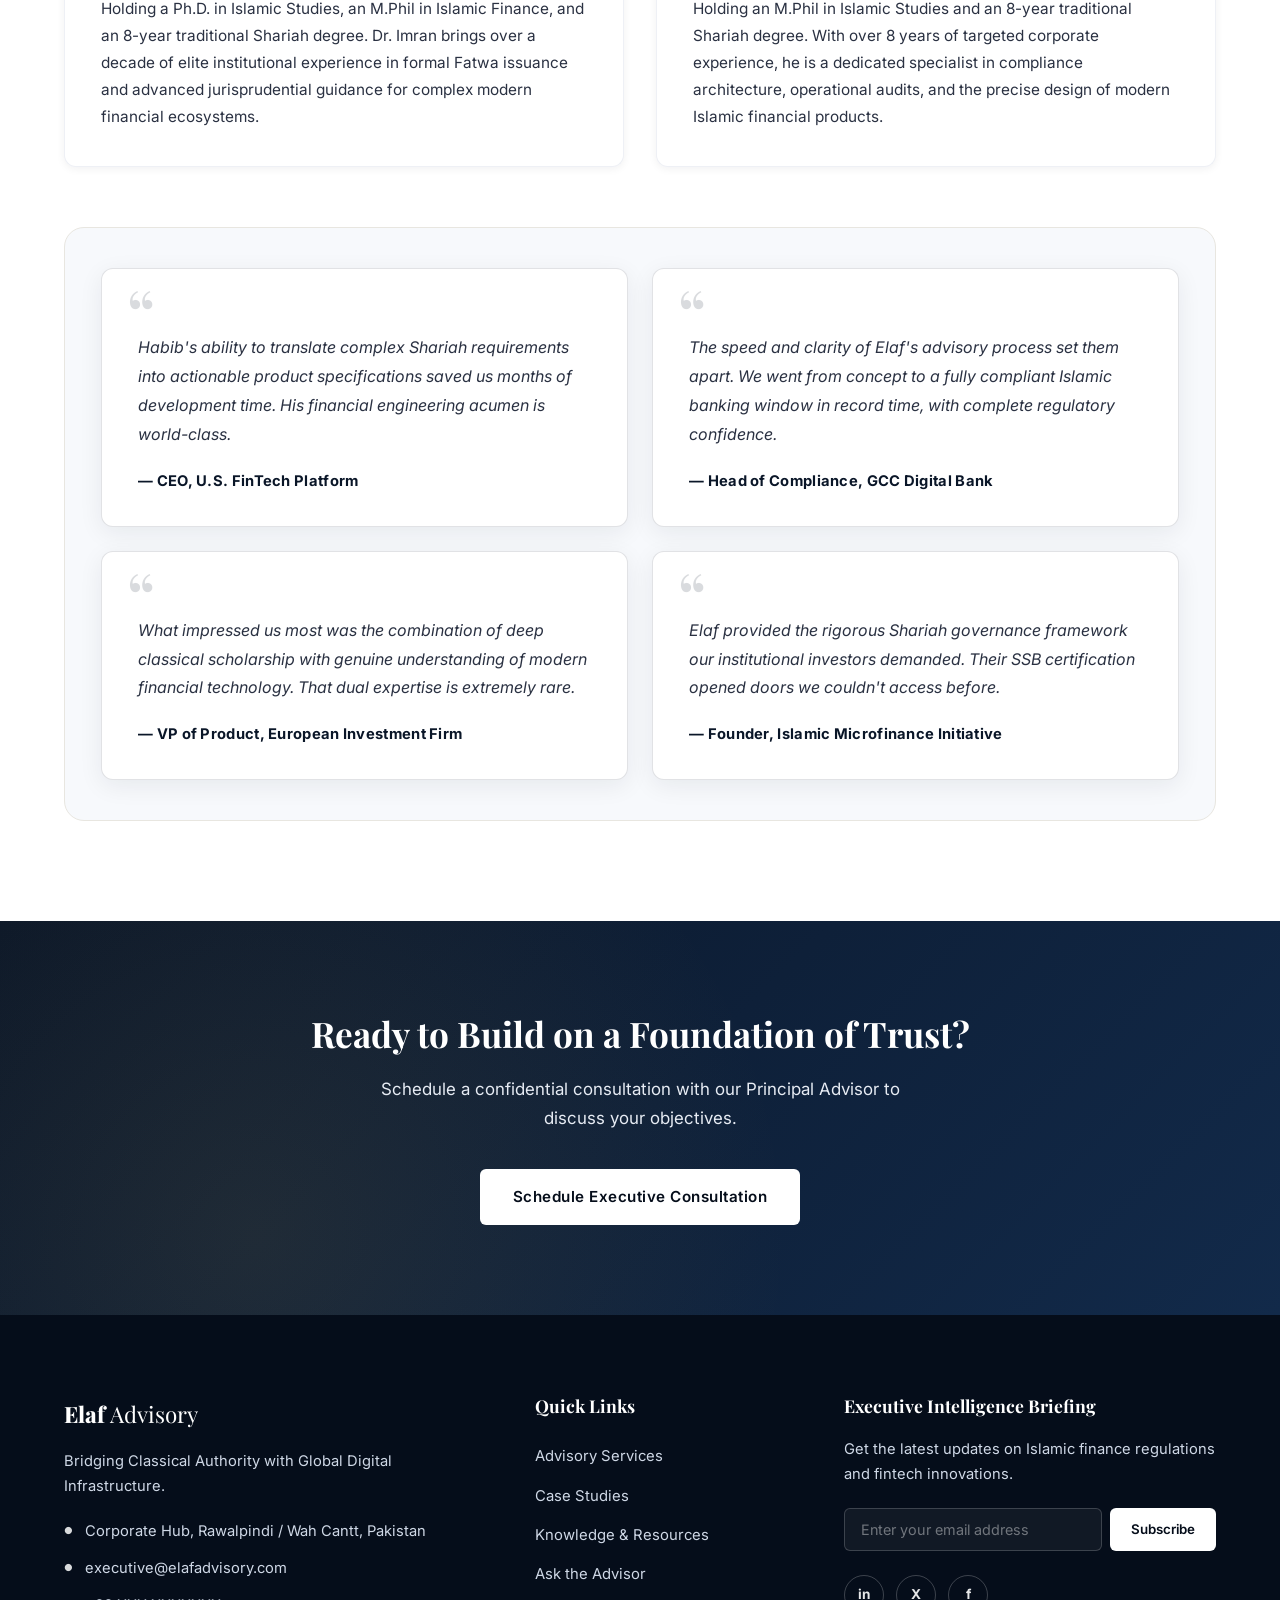
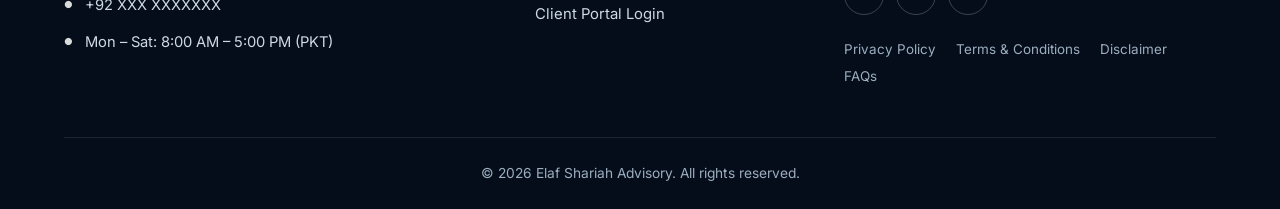
==== commit eb839e12: "updated code" ====
--- a/about.html
+++ b/about.html
@@ -16,7 +16,7 @@
     />
     <link rel="stylesheet" href="css/styles.css" />
   </head>
-  <body>
+  <body class="page-about">
     <!-- ===== NAVIGATION ===== -->
     <nav class="navbar">
       <div class="container">
@@ -38,8 +38,9 @@
     </nav>
 
     <!-- ===== PAGE BANNER ===== -->
-    <section class="page-banner">
-      <div class="container">
+    <section class="page-banner page-banner--no-line">
+      <div class="container">
+        <span class="page-banner-eyebrow">About Us</span>
         <h1>Dual-Expertise. Uncompromising Governance.</h1>
         <p>
           An agile, institutional model that delivers both rapid execution and
@@ -95,7 +96,7 @@
         </div>
 
         <!-- ===== SHARIAH SUPERVISORY BOARD ===== -->
-        <h2 class="section-title">The Elaf Shariah Supervisory Board (SSB)</h2>
+        <h2 class="section-title no-underline">The Elaf Shariah Supervisory Board (SSB)</h2>
         <p class="section-subtitle">
           When formal Fatwa issuance is required, we convene a full quorum of
           elite scholars and compliance architects.
@@ -138,6 +139,7 @@
         </div>
 
         <!-- ===== TESTIMONIALS ===== -->
+        <div class="testimonials-wrap">
         <div class="testimonials-grid">
           <div class="testimonial-card">
             <p>
@@ -178,6 +180,7 @@
             >
           </div>
         </div>
+        </div><!-- /.testimonials-wrap -->
       </div>
     </section>
 
--- a/css/styles.css
+++ b/css/styles.css
@@ -4,20 +4,42 @@
 
 /* --- CSS Custom Properties --- */
 :root {
+  /* Primary brand */
   --navy: #0a1628;
-  --navy-light: #0f2039;
+  --navy-light: #122a4a;
+  --navy-deep: #050d1a;
+
+  /* Emerald/teal — Shariah finance accent (inspired by Amanah/Amanie/Shariyah) */
+  --teal: #0e7c66;
+  --teal-dark: #0a5a4a;
+  --teal-light: #16a085;
+  --teal-tint: #e6f4f0;
+
+  /* Gold — used ONLY for accents (borders, dots, icons, buttons), not body text */
   --gold: #c8a951;
   --gold-hover: #d4b96a;
-  --gold-dark: #a88d3e;
+  --gold-dark: #8b6f2a;
+
+  /* Neutrals */
   --white: #ffffff;
-  --off-white: #f5f6fa;
-  --text-dark: #1a1a2e;
-  --text-muted: #5a5a72;
-  --text-light: #e0e0e0;
+  --off-white: #f7f9fc;
+  --cream: #faf8f3;
+
+  /* Text — high contrast for readability */
+  --text-dark: #0d1a30;     /* headings on light bg */
+  --text-body: #2a3142;     /* body on light bg */
+  --text-muted: #4a5165;    /* secondary on light bg (darker than before for contrast) */
+  --text-on-dark: #ffffff;  /* main text on dark bg */
+  --text-on-dark-soft: #cfd8e6; /* secondary on dark bg (brighter than before) */
+  --text-light: #cfd8e6;    /* alias for backwards-compat — was #e0e0e0 */
+
   --border-light: #e2e4ea;
-  --shadow-sm: 0 2px 8px rgba(10, 22, 40, 0.08);
-  --shadow-md: 0 4px 20px rgba(10, 22, 40, 0.12);
-  --shadow-lg: 0 8px 40px rgba(10, 22, 40, 0.16);
+  --border-soft: #eef0f5;
+
+  --shadow-sm: 0 2px 8px rgba(10, 22, 40, 0.06);
+  --shadow-md: 0 6px 24px rgba(10, 22, 40, 0.10);
+  --shadow-lg: 0 12px 40px rgba(10, 22, 40, 0.14);
+
   --radius-sm: 6px;
   --radius-md: 12px;
   --radius-lg: 20px;
@@ -88,8 +110,9 @@
   left: 0;
   right: 0;
   z-index: 1000;
-  background: var(--navy);
+  background: var(--navy-deep);
   padding: 0 24px;
+  border-bottom: 1px solid rgba(200, 169, 81, 0.15);
   transition:
     box-shadow var(--transition),
     background var(--transition);
@@ -97,7 +120,8 @@
 
 .navbar.scrolled {
   box-shadow: var(--shadow-lg);
-  background: rgba(10, 22, 40, 0.98);
+  background: rgba(5, 13, 26, 0.97);
+  backdrop-filter: blur(8px);
 }
 
 .navbar .container {
@@ -118,7 +142,7 @@
   font-family: "Playfair Display", serif;
   font-size: 1.5rem;
   font-weight: 700;
-  color: var(--gold);
+  color: var(--white);
   letter-spacing: 2px;
   text-transform: uppercase;
 }
@@ -138,8 +162,8 @@
 }
 
 .nav-links a {
-  color: var(--text-light);
-  font-size: 0.9rem;
+  color: #e7ecf4;
+  font-size: 0.92rem;
   font-weight: 500;
   letter-spacing: 0.3px;
   position: relative;
@@ -153,7 +177,7 @@
   left: 0;
   width: 0;
   height: 2px;
-  background: var(--gold);
+  background: rgba(255, 255, 255, 0.9);
   transition: width var(--transition);
 }
 
@@ -169,7 +193,7 @@
 
 .nav-cta {
   display: inline-block;
-  background: var(--gold);
+  background: var(--white);
   color: var(--navy) !important;
   padding: 8px 24px !important;
   margin: 0 6px;
@@ -187,7 +211,7 @@
 }
 
 .nav-cta:hover {
-  background: var(--gold-hover);
+  background: rgba(255, 255, 255, 0.9);
   transform: translateY(-1px);
 }
 
@@ -290,13 +314,8 @@
    HERO SECTION
    ============================================ */
 .hero {
-  background: linear-gradient(
-    135deg,
-    var(--navy) 0%,
-    var(--navy-light) 50%,
-    #0d1b30 100%
-  );
-  padding: 160px 0 100px;
+  background: none;
+  padding: 170px 0 110px;
   min-height: 90vh;
   display: flex;
   align-items: center;
@@ -304,41 +323,88 @@
   overflow: hidden;
 }
 
+.hero-bg-video {
+  position: absolute;
+  inset: 0;
+  width: 100%;
+  height: 100%;
+  object-fit: cover;
+  z-index: 0;
+  pointer-events: none;
+  opacity: 0;
+  transition: opacity 0.35s ease;
+}
+
+.hero-bg-video.is-active {
+  opacity: 1;
+}
+
 .hero::before {
   content: "";
   position: absolute;
-  top: -50%;
-  right: -20%;
-  width: 600px;
-  height: 600px;
-  background: radial-gradient(
-    circle,
-    rgba(200, 169, 81, 0.06) 0%,
-    transparent 70%
+  inset: 0;
+  z-index: 1;
+  background: linear-gradient(
+    90deg,
+    rgba(5, 13, 26, 0.65) 0%,
+    rgba(5, 13, 26, 0.35) 55%,
+    rgba(5, 13, 26, 0.2) 100%
   );
-  border-radius: 50%;
+}
+
+.hero::after {
+  content: "";
+  position: absolute;
+  bottom: 0;
+  left: 0;
+  right: 0;
+  height: 1px;
+  background: linear-gradient(90deg, transparent 0%, rgba(200, 169, 81, 0.4) 50%, transparent 100%);
 }
 
 .hero .container {
   position: relative;
-  z-index: 1;
+  z-index: 2;
 }
 
 .hero h1 {
-  font-size: 3.2rem;
+  font-size: 3.4rem;
   color: var(--white);
   margin-bottom: 24px;
-  max-width: 800px;
+  max-width: 820px;
+  line-height: 1.2;
 }
 
 .hero h1 span {
-  color: var(--gold);
+  color: var(--white);
+  position: relative;
+  display: inline-block;
+}
+
+.hero-eyebrow {
+  display: inline-flex;
+  align-items: center;
+  gap: 12px;
+  color: var(--white);
+  font-family: "Inter", sans-serif;
+  font-size: 0.82rem;
+  font-weight: 700;
+  letter-spacing: 3px;
+  text-transform: uppercase;
+  margin-bottom: 24px;
+}
+
+.hero-eyebrow::before {
+  content: "";
+  width: 32px;
+  height: 2px;
+  background: rgba(255, 255, 255, 0.85);
 }
 
 .hero h2 {
   font-family: "Inter", sans-serif;
-  font-size: 1.15rem;
-  color: var(--text-light);
+  font-size: 1.18rem;
+  color: rgba(255, 255, 255, 0.92);
   font-weight: 400;
   line-height: 1.8;
   max-width: 720px;
@@ -354,42 +420,147 @@
 }
 
 .trust-badge {
-  background: rgba(200, 169, 81, 0.1);
-  border: 1px solid rgba(200, 169, 81, 0.25);
-  color: var(--gold);
+  background: rgba(255, 255, 255, 0.07);
+  border: 1px solid rgba(255, 255, 255, 0.22);
+  color: var(--white);
   padding: 10px 20px;
   border-radius: 50px;
   font-size: 0.82rem;
   font-weight: 600;
   letter-spacing: 0.5px;
+  display: inline-flex;
+  align-items: center;
+  gap: 8px;
+  backdrop-filter: blur(6px);
+}
+
+.trust-badge::before {
+  display: none;
 }
 
 .hero-ctas {
   display: flex;
   flex-wrap: wrap;
   gap: 16px;
+}
+
+.hero-ctas .btn-gold {
+  background: rgba(255, 255, 255, 0.14);
+  color: var(--white);
+  border: 1px solid rgba(255, 255, 255, 0.6);
+  backdrop-filter: blur(6px);
+}
+
+.hero-ctas .btn-gold:hover {
+  background: rgba(255, 255, 255, 0.22);
+  border-color: rgba(255, 255, 255, 0.85);
+  box-shadow: 0 8px 24px rgba(0, 0, 0, 0.25);
+}
+
+.hero-ctas .btn-outline {
+  border-color: rgba(255, 255, 255, 0.85);
+  color: var(--white);
+}
+
+.hero-ctas .btn-outline:hover {
+  background: rgba(255, 255, 255, 0.12);
+  color: var(--white);
+  border-color: rgba(255, 255, 255, 0.95);
 }
 
 /* ============================================
    PAGE BANNER (Interior pages)
    ============================================ */
 .page-banner {
-  background: linear-gradient(135deg, var(--navy) 0%, var(--navy-light) 100%);
-  padding: 140px 0 60px;
+  background:
+    radial-gradient(circle at 80% 20%, rgba(200, 169, 81, 0.08) 0%, transparent 50%),
+    linear-gradient(135deg, var(--navy) 0%, var(--navy-light) 100%);
+  padding: 160px 0 80px;
   text-align: center;
+  position: relative;
+}
+
+.page-banner::after {
+  content: "";
+  position: absolute;
+  bottom: 0;
+  left: 50%;
+  transform: translateX(-50%);
+  width: 80px;
+  height: 3px;
+  background: var(--gold);
+  border-radius: 2px;
+}
+
+.page-banner--no-line::after {
+  display: none;
+}
+
+/* About page: hero background image */
+.page-about .page-banner {
+  background:
+    linear-gradient(
+      rgba(5, 13, 26, 0.72),
+      rgba(5, 13, 26, 0.78)
+    ),
+    url("https://images.unsplash.com/photo-1497366216548-37526070297c?auto=format&fit=crop&w=1920&q=80")
+      center/cover no-repeat;
+}
+
+/* Services page: hero background image */
+.page-services .page-banner {
+  background:
+    linear-gradient(
+      rgba(5, 13, 26, 0.72),
+      rgba(5, 13, 26, 0.78)
+    ),
+    url("https://images.unsplash.com/photo-1611974789855-9c2a0a7236a3?auto=format&fit=crop&w=1920&q=80")
+      center/cover no-repeat;
 }
 
 .page-banner h1 {
-  font-size: 2.6rem;
+  font-size: 2.8rem;
   color: var(--white);
   margin-bottom: 16px;
 }
 
 .page-banner p {
-  color: var(--text-light);
-  font-size: 1.1rem;
+  color: #e7ecf4;
+  font-size: 1.12rem;
   max-width: 640px;
   margin: 0 auto;
+  line-height: 1.7;
+}
+
+.page-banner-eyebrow {
+  display: inline-flex;
+  align-items: center;
+  gap: 12px;
+  color: var(--gold);
+  font-family: "Inter", sans-serif;
+  font-size: 0.78rem;
+  font-weight: 700;
+  letter-spacing: 3px;
+  text-transform: uppercase;
+  margin-bottom: 18px;
+}
+
+.page-banner-eyebrow::before,
+.page-banner-eyebrow::after {
+  content: "";
+  width: 28px;
+  height: 2px;
+  background: var(--gold);
+}
+
+/* About page: make eyebrow + lines white */
+body:has(.page-banner-eyebrow) .page-banner .page-banner-eyebrow {
+  color: rgba(255, 255, 255, 0.9);
+}
+
+body:has(.page-banner-eyebrow) .page-banner .page-banner-eyebrow::before,
+body:has(.page-banner-eyebrow) .page-banner .page-banner-eyebrow::after {
+  background: rgba(255, 255, 255, 0.7);
 }
 
 /* ============================================
@@ -401,6 +572,17 @@
 
 .section-light {
   background: var(--off-white);
+  position: relative;
+}
+
+.section-light::before {
+  content: "";
+  position: absolute;
+  top: 0;
+  left: 0;
+  right: 0;
+  height: 1px;
+  background: linear-gradient(90deg, transparent, var(--border-light), transparent);
 }
 
 .section-dark {
@@ -409,8 +591,26 @@
 
 .section-title {
   text-align: center;
-  margin-bottom: 16px;
-  font-size: 2.2rem;
+  margin-bottom: 20px;
+  font-size: 2.3rem;
+  position: relative;
+  padding-bottom: 18px;
+}
+
+.section-title::after {
+  content: "";
+  position: absolute;
+  bottom: 0;
+  left: 50%;
+  transform: translateX(-50%);
+  width: 64px;
+  height: 3px;
+  background: var(--gold);
+  border-radius: 2px;
+}
+
+.section-title.no-underline::after {
+  display: none;
 }
 
 .section-dark .section-title {
@@ -419,14 +619,15 @@
 
 .section-subtitle {
   text-align: center;
-  color: var(--text-muted);
-  max-width: 640px;
+  color: var(--text-body);
+  max-width: 680px;
   margin: 0 auto 60px;
-  font-size: 1.05rem;
+  font-size: 1.06rem;
+  line-height: 1.75;
 }
 
 .section-dark .section-subtitle {
-  color: var(--text-light);
+  color: #e7ecf4;
 }
 
 /* ============================================
@@ -440,51 +641,66 @@
 }
 
 .problem-card {
+  border-radius: var(--radius-md);
   background: var(--white);
-  border-radius: var(--radius-md);
-  padding: 36px 28px;
-  box-shadow: var(--shadow-sm);
-  border-top: 4px solid var(--gold);
+  padding: 0;
+  box-shadow: 0 10px 30px rgba(10, 22, 40, 0.08);
+  border: 1px solid rgba(10, 22, 40, 0.18);
+  overflow: hidden;
   transition:
     transform var(--transition),
-    box-shadow var(--transition);
+    box-shadow var(--transition),
+    border-color var(--transition);
 }
 
 .problem-card:hover {
-  transform: translateY(-4px);
-  box-shadow: var(--shadow-md);
+  transform: translateY(-6px);
+  box-shadow: 0 14px 38px rgba(10, 22, 40, 0.12);
+  border-color: rgba(10, 22, 40, 0.18);
 }
 
 .problem-card h3 {
+  font-size: 1.15rem;
+  margin: 0;
+  color: var(--white);
+  background: var(--navy);
+  padding: 22px 28px;
+}
+
+.problem-card p {
+  color: var(--text-body);
+  font-size: 0.97rem;
+  line-height: 1.75;
+  padding: 18px 28px 28px;
+  margin: 0;
+}
+
+.solution-box {
+  border-radius: var(--radius-md);
+  text-align: center;
+  background: var(--white);
+  color: var(--text-dark);
+  padding: 0;
+  overflow: hidden;
+  border: 1px solid rgba(10, 22, 40, 0.18);
+  box-shadow: 0 10px 30px rgba(10, 22, 40, 0.08);
+}
+
+.solution-box h3 {
+  color: var(--white);
+  background: var(--navy);
   font-size: 1.25rem;
-  margin-bottom: 12px;
-  color: var(--navy);
-}
-
-.problem-card p {
-  color: var(--text-muted);
-  font-size: 0.95rem;
-}
-
-.solution-box {
-  background: var(--navy);
-  color: var(--white);
-  border-radius: var(--radius-md);
-  padding: 40px 48px;
-  text-align: center;
-}
-
-.solution-box h3 {
-  color: var(--gold);
-  font-size: 1.4rem;
-  margin-bottom: 16px;
+  margin: 0;
+  padding: 22px 28px;
 }
 
 .solution-box p {
-  color: var(--text-light);
-  max-width: 700px;
+  max-width: 720px;
   margin: 0 auto;
-  font-size: 1rem;
+  font-size: 1.02rem;
+  line-height: 1.8;
+  color: var(--text-body);
+  padding: 18px 28px 28px;
 }
 
 /* ============================================
@@ -500,136 +716,218 @@
 .service-card {
   background: var(--white);
   border-radius: var(--radius-md);
-  padding: 36px 28px;
-  box-shadow: var(--shadow-sm);
+  padding: 28px;
+  box-shadow: 0 10px 30px rgba(10, 22, 40, 0.08);
+  border: 1px solid rgba(10, 22, 40, 0.14);
   transition:
     transform var(--transition),
-    box-shadow var(--transition);
-  text-align: center;
+    box-shadow var(--transition),
+    border-color var(--transition);
+  text-align: left;
+  position: relative;
+  overflow: hidden;
+}
+
+.service-card::before {
+  display: none;
 }
 
 .service-card:hover {
-  transform: translateY(-4px);
-  box-shadow: var(--shadow-md);
+  transform: translateY(-6px);
+  box-shadow: 0 14px 38px rgba(10, 22, 40, 0.12);
+  border-color: rgba(10, 22, 40, 0.22);
 }
 
 .service-icon {
-  width: 64px;
-  height: 64px;
-  border-radius: 50%;
-  background: rgba(200, 169, 81, 0.1);
+  width: 54px;
+  height: 54px;
+  border-radius: 14px;
+  background: linear-gradient(180deg, #142846 0%, #0a1628 100%);
   display: flex;
   align-items: center;
   justify-content: center;
-  margin: 0 auto 20px;
-  font-size: 1.6rem;
+  margin: 0 0 18px;
+  font-size: 1.55rem;
+  color: var(--white);
+  box-shadow: 0 10px 18px rgba(10, 22, 40, 0.18);
+}
+
+.service-icon .ti {
+  font-size: 1.55rem;
+  line-height: 1;
 }
 
 .service-card h3 {
-  font-size: 1.15rem;
+  font-family: "Inter", sans-serif;
+  font-size: 1.02rem;
   margin-bottom: 10px;
   color: var(--navy);
+  font-weight: 800;
+  line-height: 1.35;
 }
 
 .service-card p {
-  color: var(--text-muted);
-  font-size: 0.9rem;
+  color: var(--text-body);
+  font-size: 0.95rem;
+  line-height: 1.75;
 }
 
 /* ============================================
-   ADVISORY PROCESS (Timeline)
+   ADVISORY PROCESS — VERTICAL ALTERNATING TIMELINE
    ============================================ */
-.process-steps {
+.timeline-section {
+  background: #ffffff;
+  padding: 80px 0;
+}
+
+.timeline-header {
+  text-align: center;
+  margin-bottom: 60px;
+}
+
+.timeline-label {
+  font-size: 11px;
+  font-weight: 500;
+  letter-spacing: 0.12em;
+  text-transform: uppercase;
+  color: #7b9fc4;
+  margin-bottom: 8px;
+}
+
+.timeline-title {
+  font-family: Georgia, serif;
+  font-size: 2.1rem;
+  font-weight: 600;
+  color: #1d2b4f;
+  margin-bottom: 12px;
+  line-height: 1.25;
+}
+
+.timeline-subtitle {
+  font-size: 15px;
+  color: #000000;
+  line-height: 1.7;
+  max-width: 480px;
+  margin: 0 auto;
+}
+
+.timeline-track {
+  position: relative;
+  max-width: 720px;
+  margin: 0 auto;
+  padding: 0 24px;
+}
+
+.timeline-line {
+  position: absolute;
+  left: 50%;
+  top: 0;
+  bottom: 0;
+  width: 1px;
+  background: #d3d1c7;
+  transform: translateX(-50%);
+}
+
+.timeline-row {
   display: grid;
-  grid-template-columns: repeat(6, 1fr);
+  grid-template-columns: 1fr 48px 1fr;
   gap: 16px;
-  position: relative;
-}
-
-.process-steps::before {
-  content: "";
-  position: absolute;
-  top: 36px;
-  left: 8%;
-  right: 8%;
-  height: 2px;
-  background: rgba(200, 169, 81, 0.3);
-}
-
-.process-step {
-  text-align: center;
-  position: relative;
-}
-
-.step-number {
-  width: 72px;
-  height: 72px;
+  align-items: center;
+  margin-bottom: 24px;
+}
+
+.tl-node {
+  width: 36px;
+  height: 36px;
   border-radius: 50%;
-  background: var(--navy);
-  color: var(--gold);
+  background: #1d2b4f;
   display: flex;
   align-items: center;
   justify-content: center;
-  margin: 0 auto 16px;
-  font-family: "Playfair Display", serif;
-  font-size: 1.5rem;
-  font-weight: 700;
-  border: 3px solid var(--gold);
+  margin: 0 auto;
+  flex-shrink: 0;
   position: relative;
   z-index: 1;
 }
 
-.process-step h4 {
-  font-size: 0.95rem;
-  color: var(--navy);
-  margin-bottom: 6px;
-}
-
-.process-step p {
-  font-size: 0.8rem;
-  color: var(--text-muted);
+.tl-node span {
+  font-size: 13px;
+  font-weight: 600;
+  color: #ffffff;
+  font-family: "Inter", sans-serif;
+}
+
+.tl-card {
+  background: #ffffff;
+  border: 1px solid #d3d1c7;
+  border-radius: 10px;
+  padding: 1rem 1.25rem;
+}
+
+.tl-card--right {
+  text-align: right;
+}
+
+.tl-card--left {
+  text-align: left;
+}
+
+.tl-card-title {
+  font-size: 14px;
+  font-weight: 600;
+  color: #000000;
+  margin-bottom: 4px;
+  font-family: "Inter", sans-serif;
+}
+
+.tl-card-body {
+  font-size: 12px;
+  color: #000000;
+  line-height: 1.65;
+  margin: 0;
+}
+
+.tl-empty {
+  /* placeholder column for alternating layout */
 }
 
 /* ============================================
    TRUSTED BY (Client logos)
    ============================================ */
 .trusted-section {
-  padding: 60px 0;
-  background: var(--off-white);
+  background: #f8f8f6;
+  border-top: 1px solid #e8e6e0;
+  border-bottom: 1px solid #e8e6e0;
+  padding: 48px 24px;
   text-align: center;
 }
 
-.trusted-section h3 {
-  font-size: 0.85rem;
+.trusted-label {
+  font-size: 11px;
+  font-weight: 500;
+  letter-spacing: 0.12em;
   text-transform: uppercase;
-  letter-spacing: 3px;
-  color: var(--text-muted);
-  margin-bottom: 32px;
+  color: #000000;
+  margin-bottom: 24px;
+}
+
+.trusted-badges {
+  display: flex;
+  flex-wrap: wrap;
+  gap: 10px;
+  justify-content: center;
+}
+
+.trusted-badge {
+  background: #ffffff;
+  border: 1px solid rgba(10, 22, 40, 0.18);
+  border-radius: 6px;
+  padding: 8px 18px;
+  font-size: 13px;
+  font-weight: 600;
+  color: #1d2b4f;
+  letter-spacing: 0.04em;
   font-family: "Inter", sans-serif;
-  font-weight: 600;
-}
-
-.client-logos {
-  display: flex;
-  flex-wrap: wrap;
-  justify-content: center;
-  align-items: center;
-  gap: 40px;
-}
-
-.client-logo {
-  font-family: "Inter", sans-serif;
-  font-size: 1.2rem;
-  font-weight: 700;
-  color: var(--text-muted);
-  opacity: 0.5;
-  letter-spacing: 2px;
-  text-transform: uppercase;
-  transition: opacity var(--transition);
-}
-
-.client-logo:hover {
-  opacity: 0.8;
 }
 
 /* ============================================
@@ -641,54 +939,59 @@
 }
 
 .accordion-item {
-  background: var(--white);
-  border-radius: var(--radius-md);
-  margin-bottom: 16px;
-  box-shadow: var(--shadow-sm);
+  background: #ffffff;
+  border-radius: 12px;
+  margin-bottom: 12px;
+  box-shadow: 0 10px 30px rgba(10, 22, 40, 0.06);
   overflow: hidden;
-  border: 1px solid var(--border-light);
+  border: 1px solid rgba(10, 22, 40, 0.14);
 }
 
 .accordion-header {
   display: flex;
   align-items: center;
   justify-content: space-between;
-  padding: 24px 32px;
+  padding: 18px 22px;
   cursor: pointer;
-  transition: background var(--transition);
+  transition:
+    background var(--transition),
+    color var(--transition);
   gap: 16px;
 }
 
 .accordion-header:hover {
-  background: var(--off-white);
+  background: rgba(29, 43, 79, 0.04);
 }
 
 .accordion-header h3 {
-  font-size: 1.15rem;
-  color: var(--navy);
+  font-size: 1.02rem;
+  color: #1d2b4f;
   display: flex;
   align-items: center;
   gap: 12px;
+  font-family: "Inter", sans-serif;
+  font-weight: 800;
+  line-height: 1.35;
 }
 
 .accordion-number {
-  width: 36px;
-  height: 36px;
-  border-radius: 50%;
-  background: var(--gold);
-  color: var(--navy);
+  width: 32px;
+  height: 32px;
+  border-radius: 8px;
+  background: rgba(29, 43, 79, 0.08);
+  color: #1d2b4f;
   display: inline-flex;
   align-items: center;
   justify-content: center;
   font-family: "Inter", sans-serif;
-  font-size: 0.85rem;
-  font-weight: 700;
+  font-size: 0.82rem;
+  font-weight: 800;
   flex-shrink: 0;
 }
 
 .accordion-icon {
-  width: 24px;
-  height: 24px;
+  width: 22px;
+  height: 22px;
   flex-shrink: 0;
   transition: transform var(--transition);
   position: relative;
@@ -698,28 +1001,41 @@
 .accordion-icon::after {
   content: "";
   position: absolute;
-  background: var(--navy);
+  inset: 0;
+  margin: auto;
+  width: 10px;
+  height: 10px;
+  border-right: 2px solid rgba(29, 43, 79, 0.65);
+  border-bottom: 2px solid rgba(29, 43, 79, 0.65);
+  transform: rotate(45deg);
+  background: transparent;
   transition: transform var(--transition);
 }
 
-.accordion-icon::before {
-  width: 16px;
-  height: 2px;
-  top: 50%;
-  left: 50%;
-  transform: translate(-50%, -50%);
-}
-
 .accordion-icon::after {
-  width: 2px;
-  height: 16px;
-  top: 50%;
-  left: 50%;
-  transform: translate(-50%, -50%);
-}
-
-.accordion-item.active .accordion-icon::after {
-  transform: translate(-50%, -50%) rotate(90deg);
+  display: none;
+}
+
+.accordion-item.active .accordion-icon::before {
+  transform: rotate(-135deg);
+}
+
+.accordion-item.active .accordion-header {
+  background: #1d2b4f;
+}
+
+.accordion-item.active .accordion-header h3 {
+  color: #ffffff;
+}
+
+.accordion-item.active .accordion-number {
+  background: rgba(255, 255, 255, 0.12);
+  color: #ffffff;
+}
+
+.accordion-item.active .accordion-icon::before {
+  border-right-color: rgba(255, 255, 255, 0.85);
+  border-bottom-color: rgba(255, 255, 255, 0.85);
 }
 
 .accordion-body {
@@ -729,14 +1045,16 @@
 }
 
 .accordion-content {
-  padding: 0 32px 28px;
-  padding-left: 80px;
+  padding: 18px 22px 22px;
+  padding-left: 70px;
+  background: #ffffff;
 }
 
 .accordion-content p {
-  color: var(--text-muted);
+  color: var(--text-body);
   margin-bottom: 16px;
-  font-size: 0.95rem;
+  font-size: 0.98rem;
+  line-height: 1.75;
 }
 
 .accordion-content ul {
@@ -744,11 +1062,12 @@
 }
 
 .accordion-content ul li {
-  color: var(--text-muted);
-  padding: 6px 0;
-  padding-left: 20px;
+  color: var(--text-body);
+  padding: 8px 0;
+  padding-left: 22px;
   position: relative;
-  font-size: 0.93rem;
+  font-size: 0.95rem;
+  line-height: 1.7;
 }
 
 .accordion-content ul li::before {
@@ -759,7 +1078,7 @@
   width: 8px;
   height: 8px;
   border-radius: 50%;
-  background: var(--gold);
+  background: rgba(29, 43, 79, 0.55);
 }
 
 /* ============================================
@@ -776,39 +1095,55 @@
   border-radius: var(--radius-md);
   padding: 36px;
   box-shadow: var(--shadow-sm);
-  border-left: 5px solid var(--gold);
+  border: 1px solid var(--border-soft);
   transition:
     transform var(--transition),
     box-shadow var(--transition);
+  overflow: hidden;
+}
+
+.case-card .case-thumb {
+  margin: -36px -36px 24px;
+  height: 200px;
+  overflow: hidden;
+  background: #0a1628;
+}
+
+.case-card .case-thumb img {
+  width: 100%;
+  height: 100%;
+  object-fit: cover;
+  display: block;
 }
 
 .case-card:hover {
-  transform: translateY(-4px);
+  transform: translateY(-6px);
   box-shadow: var(--shadow-md);
 }
 
 .case-tag {
   display: inline-block;
-  background: rgba(200, 169, 81, 0.12);
-  color: var(--gold-dark);
-  padding: 4px 14px;
+  background: var(--teal);
+  color: var(--white);
+  padding: 5px 16px;
   border-radius: 50px;
-  font-size: 0.78rem;
-  font-weight: 600;
+  font-size: 0.74rem;
+  font-weight: 700;
   text-transform: uppercase;
-  letter-spacing: 1px;
-  margin-bottom: 16px;
+  letter-spacing: 1.2px;
+  margin-bottom: 18px;
 }
 
 .case-card h3 {
-  font-size: 1.2rem;
+  font-size: 1.25rem;
   color: var(--navy);
-  margin-bottom: 12px;
+  margin-bottom: 14px;
 }
 
 .case-card p {
-  color: var(--text-muted);
-  font-size: 0.93rem;
+  color: var(--text-body);
+  font-size: 0.96rem;
+  line-height: 1.75;
 }
 
 /* Client logo grid */
@@ -824,34 +1159,149 @@
   background: var(--white);
   border: 1px solid var(--border-light);
   border-radius: var(--radius-sm);
-  padding: 20px 36px;
+  padding: 22px 36px;
   font-family: "Inter", sans-serif;
   font-weight: 700;
   font-size: 1rem;
   color: var(--navy);
   letter-spacing: 1.5px;
   text-transform: uppercase;
+  transition: all var(--transition);
+  box-shadow: var(--shadow-sm);
+}
+
+.logo-item:hover {
+  border-color: var(--gold);
+  transform: translateY(-3px);
+  box-shadow: var(--shadow-md);
+}
+
+/* ============================================
+   CASE STUDIES — CORPORATE CLIENTS (Redesigned)
+   ============================================ */
+.corporate-clients-section {
+  background: #ffffff;
+}
+
+.corporate-clients-card {
+  background: #f7f9fc;
+  border-radius: 14px;
+  padding: 46px 34px;
+  text-align: center;
+  box-shadow: 0 18px 50px rgba(10, 22, 40, 0.10);
+  border: 1px solid rgba(10, 22, 40, 0.12);
+}
+
+.corporate-clients-label {
+  font-size: 11px;
+  font-weight: 600;
+  letter-spacing: 0.12em;
+  text-transform: uppercase;
+  color: rgba(123, 159, 196, 0.95);
+  margin-bottom: 14px;
+  font-family: "Inter", sans-serif;
+}
+
+.corporate-clients-title {
+  font-family: "Playfair Display", serif;
+  font-size: 1.9rem;
+  font-weight: 700;
+  color: #1d2b4f;
+  margin-bottom: 6px;
+  line-height: 1.25;
+}
+
+.corporate-clients-subtitle {
+  font-size: 0.95rem;
+  color: #000000;
+  margin: 0 auto 28px;
+  max-width: 560px;
+  line-height: 1.65;
+  font-family: "Inter", sans-serif;
+}
+
+.corporate-clients-groups {
+  display: grid;
+  grid-template-columns: repeat(3, minmax(0, 1fr));
+  gap: 22px;
+  align-items: start;
+  margin-top: 8px;
+}
+
+.corporate-clients-group-title {
+  font-size: 11px;
+  font-weight: 700;
+  letter-spacing: 0.12em;
+  text-transform: uppercase;
+  color: #000000;
+  margin-bottom: 10px;
+  font-family: "Inter", sans-serif;
+}
+
+.corporate-clients-badges {
+  display: flex;
+  flex-wrap: wrap;
+  gap: 12px;
+  justify-content: center;
+}
+
+.corporate-client-badge {
+  display: inline-flex;
+  align-items: center;
+  justify-content: center;
+  background: #ffffff;
+  border: 1px solid rgba(10, 22, 40, 0.14);
+  color: #1d2b4f;
+  border-radius: 8px;
+  padding: 10px 18px;
+  min-width: 92px;
+  font-size: 0.78rem;
+  font-weight: 700;
+  letter-spacing: 0.06em;
+  text-transform: uppercase;
+  font-family: "Inter", sans-serif;
+  box-shadow: 0 8px 18px rgba(10, 22, 40, 0.06);
+}
+
+@media (max-width: 480px) {
+  .corporate-clients-card {
+    padding: 34px 18px;
+  }
+
+  .corporate-clients-title {
+    font-size: 1.55rem;
+  }
+
+  .corporate-clients-groups {
+    grid-template-columns: 1fr;
+    gap: 18px;
+  }
+
+  .corporate-client-badge {
+    width: 100%;
+    max-width: 220px;
+  }
 }
 
 /* ============================================
    ABOUT PAGE — PROFILES
    ============================================ */
 .philosophy-text {
-  max-width: 800px;
+  max-width: 820px;
   margin: 0 auto 60px;
   text-align: center;
-  font-size: 1.08rem;
-  color: var(--text-muted);
+  font-size: 1.1rem;
+  color: var(--text-body);
   line-height: 1.9;
 }
 
 .founder-card {
   background: var(--white);
   border-radius: var(--radius-lg);
-  padding: 48px;
+  padding: 52px;
   box-shadow: var(--shadow-md);
   margin-bottom: 60px;
-  border-top: 5px solid var(--gold);
+  border: 1px solid rgba(10, 22, 40, 0.18);
 }
 
 .founder-card .profile-header {
@@ -885,15 +1335,16 @@
 }
 
 .profile-info h2 {
-  font-size: 1.6rem;
+  font-size: 1.7rem;
   color: var(--navy);
-  margin-bottom: 4px;
+  margin-bottom: 6px;
 }
 
 .profile-info .title {
-  color: var(--gold-dark);
+  color: var(--teal);
   font-weight: 600;
   font-size: 1rem;
+  letter-spacing: 0.3px;
 }
 
 .credentials-list {
@@ -905,18 +1356,25 @@
 
 .credential-tag {
   background: var(--off-white);
-  color: var(--text-dark);
-  padding: 6px 16px;
+  color: var(--navy);
+  padding: 7px 16px;
   border-radius: 50px;
   font-size: 0.82rem;
-  font-weight: 500;
+  font-weight: 600;
   border: 1px solid var(--border-light);
+  transition: all var(--transition);
+}
+
+.credential-tag:hover {
+  background: var(--navy);
+  color: var(--white);
+  border-color: var(--navy);
 }
 
 .founder-card .bio {
-  color: var(--text-muted);
-  font-size: 1rem;
-  line-height: 1.8;
+  color: var(--text-body);
+  font-size: 1.02rem;
+  line-height: 1.85;
 }
 
 /* SSB Profiles */
@@ -931,7 +1389,14 @@
   border-radius: var(--radius-md);
   padding: 36px;
   box-shadow: var(--shadow-sm);
-  border-top: 4px solid var(--gold);
+  border: 1px solid var(--border-soft);
+  border-top: none;
+  transition: transform var(--transition), box-shadow var(--transition);
+}
+
+.ssb-card:hover {
+  transform: translateY(-4px);
+  box-shadow: var(--shadow-md);
 }
 
 .ssb-card .profile-header {
@@ -948,66 +1413,150 @@
 }
 
 .ssb-card h3 {
-  font-size: 1.15rem;
+  font-size: 1.18rem;
   color: var(--navy);
   margin-bottom: 4px;
 }
 
 .ssb-card .title {
-  color: var(--gold-dark);
+  color: rgba(10, 22, 40, 0.85);
   font-weight: 600;
-  font-size: 0.88rem;
+  font-size: 0.9rem;
+}
+
+.ssb-card .profile-avatar {
+  color: var(--white);
 }
 
 .ssb-card p {
-  color: var(--text-muted);
-  font-size: 0.93rem;
+  color: var(--text-body);
+  font-size: 0.96rem;
+  line-height: 1.75;
 }
 
 /* Testimonials */
+.testimonials-wrap {
+  background: #F7F9FC;
+  border-radius: var(--radius-lg);
+  padding: 40px 36px;
+  margin-top: 60px;
+  border: 1px solid #e8e6e0;
+}
+
 .testimonials-grid {
   display: grid;
   grid-template-columns: repeat(2, 1fr);
-  gap: 32px;
-  margin-top: 60px;
+  gap: 24px;
+  margin-top: 0;
 }
 
 .testimonial-card {
-  background: var(--off-white);
+  background: #ffffff;
+  border: 1px solid rgba(10, 22, 40, 0.12);
   border-radius: var(--radius-md);
-  padding: 36px;
+  padding: 40px 36px 32px;
   position: relative;
+  box-shadow: 0 6px 24px rgba(10, 22, 40, 0.07);
+  transition: box-shadow var(--transition), transform var(--transition);
+}
+
+.testimonial-card:hover {
+  box-shadow: 0 12px 36px rgba(10, 22, 40, 0.12);
+  transform: translateY(-4px);
 }
 
 .testimonial-card::before {
   content: "\201C";
   font-family: "Playfair Display", serif;
-  font-size: 4rem;
-  color: var(--gold);
+  font-size: 4.5rem;
+  color: var(--navy);
   position: absolute;
-  top: 12px;
+  top: 8px;
   left: 24px;
   line-height: 1;
+  opacity: 0.15;
 }
 
 .testimonial-card p {
-  color: var(--text-muted);
+  color: var(--text-body);
   font-style: italic;
-  margin-bottom: 16px;
-  padding-top: 20px;
-  font-size: 0.95rem;
+  margin-bottom: 18px;
+  padding-top: 24px;
+  font-size: 1rem;
+  line-height: 1.8;
 }
 
 .testimonial-card .author {
-  font-weight: 600;
+  font-weight: 700;
   color: var(--navy);
   font-style: normal;
-  font-size: 0.9rem;
+  font-size: 0.92rem;
+  letter-spacing: 0.3px;
 }
 
 /* ============================================
    RESOURCES PAGE
    ============================================ */
+.page-resources {
+  --resources-accent: #d3d1c7; /* gray from reference */
+}
+
+.page-resources .page-banner-eyebrow {
+  color: var(--resources-accent);
+}
+
+.page-resources .page-banner-eyebrow::before,
+.page-resources .page-banner-eyebrow::after {
+  background: var(--resources-accent);
+}
+
+.page-resources .btn-gold {
+  background: var(--resources-accent);
+  color: #1d2b4f;
+}
+
+.page-resources .btn-gold:hover {
+  background: rgba(211, 209, 199, 0.85);
+}
+
+.page-resources .ask-advisor-form .btn-gold {
+  background: #0b1b33;
+  color: #ffffff;
+}
+
+.page-resources .ask-advisor-form .btn-gold:hover {
+  background: #102a4f;
+}
+
+.page-resources .article-thumb {
+  color: rgba(255, 255, 255, 0.92);
+}
+
+.page-resources .article-thumb::after {
+  background: transparent;
+}
+
+.page-resources .book-card {
+  border-left: none;
+  border: 1px solid rgba(10, 22, 40, 0.12);
+}
+
+.page-resources .book-icon {
+  color: rgba(255, 255, 255, 0.92);
+}
+
+.page-resources .form-section {
+  border-top-color: var(--border-soft);
+  border-top-width: 1px;
+}
+
+.page-resources .form-group input:focus,
+.page-resources .form-group textarea:focus,
+.page-resources .form-group select:focus {
+  border-color: var(--resources-accent);
+  box-shadow: 0 0 0 3px rgba(211, 209, 199, 0.35);
+}
+
 .articles-grid {
   display: grid;
   grid-template-columns: repeat(3, 1fr);
@@ -1020,13 +1569,14 @@
   border-radius: var(--radius-md);
   overflow: hidden;
   box-shadow: var(--shadow-sm);
+  border: 1px solid var(--border-soft);
   transition:
     transform var(--transition),
     box-shadow var(--transition);
 }
 
 .article-card:hover {
-  transform: translateY(-4px);
+  transform: translateY(-6px);
   box-shadow: var(--shadow-md);
 }
 
@@ -1037,30 +1587,66 @@
   align-items: center;
   justify-content: center;
   color: var(--gold);
-  font-size: 2.5rem;
+  font-size: 2.8rem;
+  position: relative;
+  overflow: hidden;
+}
+
+.article-thumb img {
+  width: 100%;
+  height: 100%;
+  object-fit: cover;
+  display: block;
+}
+
+.article-thumb::after {
+  content: "";
+  position: absolute;
+  bottom: 0;
+  left: 0;
+  right: 0;
+  height: 3px;
+  background: var(--gold);
 }
 
 .article-body {
-  padding: 24px;
+  padding: 22px 24px 26px;
 }
 
 .article-date {
-  font-size: 0.78rem;
-  color: var(--text-muted);
-  margin-bottom: 8px;
+  font-size: 0.76rem;
+  color: var(--teal);
+  margin-bottom: 12px;
   text-transform: uppercase;
-  letter-spacing: 1px;
+  letter-spacing: 1.5px;
+  font-weight: 700;
+}
+
+/* Resources: make image + text padding consistent */
+.page-resources .article-card {
+  padding: 12px;
+  border-radius: 14px;
+}
+
+.page-resources .article-thumb {
+  border-radius: 12px;
+}
+
+.page-resources .article-body {
+  padding: 18px 10px 10px;
 }
 
 .article-body h3 {
-  font-size: 1.1rem;
+  font-size: 1.12rem;
   color: var(--navy);
-  margin-bottom: 8px;
+  margin-bottom: 10px;
+  line-height: 1.45;
 }
 
 .article-body p {
-  font-size: 0.88rem;
-  color: var(--text-muted);
+  font-size: 0.92rem;
+  color: var(--text-body);
+  line-height: 1.7;
 }
 
 /* Books */
@@ -1092,26 +1678,46 @@
   color: var(--gold);
   font-size: 2rem;
   flex-shrink: 0;
+  overflow: hidden;
+}
+
+.book-icon--image {
+  background: transparent;
+  width: 96px;
+  height: 124px;
+}
+
+.book-icon--image img {
+  width: 100%;
+  height: 100%;
+  object-fit: cover;
+  display: block;
+  border-radius: var(--radius-sm);
+  box-shadow: 0 8px 20px rgba(10, 22, 40, 0.18);
 }
 
 .book-info h3 {
-  font-size: 1.1rem;
+  font-size: 1.18rem;
   color: var(--navy);
-  margin-bottom: 8px;
+  margin-bottom: 10px;
 }
 
 .book-info p {
-  font-size: 0.9rem;
-  color: var(--text-muted);
+  font-size: 0.95rem;
+  color: var(--text-body);
+  line-height: 1.75;
 }
 
 /* ============================================
    FORMS
    ============================================ */
 .form-section {
-  background: var(--off-white);
+  background: var(--white);
+  border: 1px solid var(--border-soft);
+  border-top: 4px solid var(--gold);
   border-radius: var(--radius-lg);
   padding: 48px;
+  box-shadow: var(--shadow-sm);
 }
 
 .form-group {
@@ -1121,9 +1727,10 @@
 .form-group label {
   display: block;
   font-weight: 600;
-  font-size: 0.88rem;
-  color: var(--text-dark);
-  margin-bottom: 6px;
+  font-size: 0.9rem;
+  color: var(--navy);
+  margin-bottom: 8px;
+  letter-spacing: 0.2px;
 }
 
 .form-group input,
@@ -1150,6 +1757,48 @@
   box-shadow: 0 0 0 3px rgba(200, 169, 81, 0.15);
 }
 
+/* Contact page: remove gold accents from form */
+.page-contact .form-section {
+  border-top-color: var(--border-soft);
+  border-top-width: 1px;
+}
+
+.page-contact .form-group input:focus,
+.page-contact .form-group textarea:focus,
+.page-contact .form-group select:focus {
+  border-color: rgba(10, 22, 40, 0.28);
+  box-shadow: 0 0 0 3px rgba(10, 22, 40, 0.10);
+}
+
+.page-contact .btn-gold {
+  background: #0b1b33;
+  color: #ffffff;
+}
+
+.page-contact .btn-gold:hover {
+  background: #102a4f;
+  box-shadow: 0 10px 28px rgba(0, 0, 0, 0.25);
+}
+
+/* Contact page: remove gold accents from right contact card */
+.page-contact .contact-info-card::before {
+  display: none;
+}
+
+.page-contact .contact-info-card h3::after {
+  background: rgba(255, 255, 255, 0.55);
+}
+
+.page-contact .contact-icon {
+  background: rgba(255, 255, 255, 0.10);
+  border-color: rgba(255, 255, 255, 0.25);
+  color: rgba(255, 255, 255, 0.85);
+}
+
+.page-contact .map-placeholder {
+  border-color: rgba(255, 255, 255, 0.25);
+}
+
 .form-group textarea {
   resize: vertical;
   min-height: 120px;
@@ -1186,30 +1835,55 @@
 }
 
 .contact-info-card {
-  background: var(--navy);
+  background: linear-gradient(160deg, var(--navy) 0%, var(--navy-light) 100%);
   border-radius: var(--radius-lg);
   padding: 48px;
   color: var(--white);
+  position: relative;
+  overflow: hidden;
+}
+
+.contact-info-card::before {
+  content: "";
+  position: absolute;
+  top: 0;
+  left: 0;
+  right: 0;
+  height: 4px;
+  background: var(--gold);
 }
 
 .contact-info-card h3 {
-  color: var(--gold);
-  font-size: 1.3rem;
-  margin-bottom: 28px;
+  color: var(--white);
+  font-size: 1.4rem;
+  margin-bottom: 32px;
+  position: relative;
+  padding-bottom: 14px;
+}
+
+.contact-info-card h3::after {
+  content: "";
+  position: absolute;
+  bottom: 0;
+  left: 0;
+  width: 40px;
+  height: 2px;
+  background: var(--gold);
 }
 
 .contact-item {
   display: flex;
   align-items: flex-start;
-  gap: 16px;
-  margin-bottom: 24px;
+  gap: 18px;
+  margin-bottom: 26px;
 }
 
 .contact-icon {
-  width: 44px;
-  height: 44px;
+  width: 46px;
+  height: 46px;
   border-radius: 50%;
-  background: rgba(200, 169, 81, 0.15);
+  background: rgba(200, 169, 81, 0.18);
+  border: 1px solid rgba(200, 169, 81, 0.4);
   display: flex;
   align-items: center;
   justify-content: center;
@@ -1220,29 +1894,31 @@
 
 .contact-item h4 {
   font-family: "Inter", sans-serif;
-  font-size: 0.85rem;
-  color: var(--gold);
-  font-weight: 600;
-  margin-bottom: 4px;
+  font-size: 0.78rem;
+  color: var(--white);
+  font-weight: 700;
+  margin-bottom: 6px;
   text-transform: uppercase;
-  letter-spacing: 1px;
+  letter-spacing: 1.5px;
+  opacity: 0.95;
 }
 
 .contact-item p {
-  color: var(--text-light);
-  font-size: 0.93rem;
+  color: #e7ecf4;
+  font-size: 0.96rem;
+  line-height: 1.6;
 }
 
 .map-placeholder {
   width: 100%;
   height: 200px;
   background: rgba(255, 255, 255, 0.05);
-  border: 2px dashed rgba(200, 169, 81, 0.3);
+  border: 2px dashed rgba(200, 169, 81, 0.4);
   border-radius: var(--radius-md);
   display: flex;
   align-items: center;
   justify-content: center;
-  color: var(--text-light);
+  color: #e7ecf4;
   font-size: 0.9rem;
   margin-top: 28px;
 }
@@ -1251,9 +1927,10 @@
    FOOTER
    ============================================ */
 .footer {
-  background: var(--navy);
-  color: var(--text-light);
+  background: var(--navy-deep);
+  color: #cfd8e6;
   padding: 80px 0 0;
+  border-top: none;
 }
 
 .footer-grid {
@@ -1278,43 +1955,46 @@
 }
 
 .footer-brand span {
-  color: var(--gold);
+  color: var(--white);
+  font-weight: 800;
+}
+
+.footer-brand {
+  font-weight: 400;
 }
 
 .footer-desc {
-  color: var(--text-light);
-  font-size: 0.9rem;
+  color: #cfd8e6;
+  font-size: 0.92rem;
   margin-bottom: 20px;
-  opacity: 0.8;
+  line-height: 1.7;
 }
 
 .footer-contact-item {
   display: flex;
   align-items: center;
-  gap: 10px;
-  margin-bottom: 10px;
-  font-size: 0.88rem;
-  opacity: 0.8;
+  gap: 12px;
+  margin-bottom: 12px;
+  font-size: 0.92rem;
+  color: #cfd8e6;
 }
 
 .footer-contact-item span {
-  color: var(--gold);
+  color: rgba(255, 255, 255, 0.85);
+  font-size: 0.6rem;
 }
 
 .footer-links a {
   display: block;
-  color: var(--text-light);
-  padding: 6px 0;
-  font-size: 0.9rem;
-  opacity: 0.8;
-  transition:
-    opacity var(--transition),
-    color var(--transition);
+  color: #cfd8e6;
+  padding: 7px 0;
+  font-size: 0.93rem;
+  transition: color var(--transition), padding-left var(--transition);
 }
 
 .footer-links a:hover {
-  opacity: 1;
-  color: var(--gold);
+  color: var(--white);
+  padding-left: 6px;
 }
 
 .newsletter-form {
@@ -1326,7 +2006,7 @@
 .newsletter-form input {
   flex: 1;
   padding: 12px 16px;
-  border: 1px solid rgba(200, 169, 81, 0.3);
+  border: 1px solid rgba(255, 255, 255, 0.18);
   border-radius: var(--radius-sm);
   background: rgba(255, 255, 255, 0.05);
   color: var(--white);
@@ -1340,9 +2020,9 @@
 
 .newsletter-form button {
   padding: 12px 20px;
-  background: var(--gold);
-  color: var(--navy);
-  border: none;
+  background: var(--white);
+  color: var(--navy-deep);
+  border: 1px solid rgba(255, 255, 255, 0.5);
   border-radius: var(--radius-sm);
   font-weight: 600;
   font-family: "Inter", sans-serif;
@@ -1351,7 +2031,7 @@
 }
 
 .newsletter-form button:hover {
-  background: var(--gold-hover);
+  background: rgba(255, 255, 255, 0.9);
 }
 
 .social-links {
@@ -1364,11 +2044,11 @@
   width: 40px;
   height: 40px;
   border-radius: 50%;
-  border: 1px solid rgba(200, 169, 81, 0.3);
+  border: 1px solid rgba(255, 255, 255, 0.22);
   display: flex;
   align-items: center;
   justify-content: center;
-  color: var(--gold);
+  color: rgba(255, 255, 255, 0.9);
   font-size: 0.85rem;
   font-weight: 700;
   transition:
@@ -1377,52 +2057,71 @@
 }
 
 .social-link:hover {
-  background: var(--gold);
-  color: var(--navy);
-  border-color: var(--gold);
+  background: rgba(255, 255, 255, 0.12);
+  color: var(--white);
+  border-color: rgba(255, 255, 255, 0.35);
 }
 
 .footer-legal a {
-  color: var(--text-light);
-  font-size: 0.82rem;
-  opacity: 0.6;
-  transition: opacity var(--transition);
+  color: #9caebf;
+  font-size: 0.84rem;
+  transition: color var(--transition);
   margin-right: 16px;
 }
 
 .footer-legal a:hover {
-  opacity: 1;
+  color: var(--white);
 }
 
 .footer-bottom {
-  border-top: 1px solid rgba(255, 255, 255, 0.08);
+  border-top: 1px solid rgba(255, 255, 255, 0.10);
   padding: 24px 0;
   text-align: center;
-  font-size: 0.82rem;
-  opacity: 0.6;
+  font-size: 0.86rem;
+  color: #9caebf;
 }
 
 /* ============================================
    CTA SECTION (mid-page)
    ============================================ */
 .cta-section {
-  background: linear-gradient(135deg, var(--navy) 0%, var(--navy-light) 100%);
-  padding: 80px 0;
+  background:
+    radial-gradient(circle at 20% 80%, rgba(200, 169, 81, 0.10) 0%, transparent 50%),
+    linear-gradient(135deg, var(--navy) 0%, var(--navy-light) 100%);
+  padding: 90px 0;
   text-align: center;
+  position: relative;
+  overflow: hidden;
 }
 
 .cta-section h2 {
   color: var(--white);
-  font-size: 2rem;
-  margin-bottom: 16px;
+  font-size: 2.2rem;
+  margin-bottom: 18px;
+  position: relative;
 }
 
 .cta-section p {
-  color: var(--text-light);
-  margin-bottom: 32px;
-  max-width: 560px;
+  color: #e7ecf4;
+  margin-bottom: 36px;
+  max-width: 580px;
   margin-left: auto;
   margin-right: auto;
+  font-size: 1.06rem;
+  line-height: 1.7;
+  position: relative;
+}
+
+.cta-section .btn-gold {
+  background: var(--white);
+  color: var(--navy-deep);
+  border: 1px solid rgba(255, 255, 255, 0.5);
+}
+
+.cta-section .btn-gold:hover {
+  background: rgba(255, 255, 255, 0.9);
+  transform: translateY(-2px);
+  box-shadow: 0 10px 28px rgba(0, 0, 0, 0.25);
 }
 
 /* ============================================
@@ -1481,14 +2180,17 @@
     grid-template-columns: 1fr 1fr;
   }
 
-  .process-steps {
-    grid-template-columns: repeat(3, 1fr);
-    gap: 24px;
-  }
-
-  .process-steps::before {
-    display: none;
-  }
+  .timeline-row {
+    grid-template-columns: 1fr 36px;
+    grid-template-areas: "card node";
+  }
+
+  .timeline-row .tl-node { grid-area: node; }
+  .timeline-row .tl-card--right { grid-area: card; text-align: left; }
+  .timeline-row .tl-card--left { grid-area: card; text-align: left; }
+  .timeline-row .tl-empty { display: none; }
+
+  .timeline-line { left: calc(100% - 18px); }
 
   .case-studies-grid {
     grid-template-columns: 1fr;
@@ -1570,14 +2272,8 @@
     grid-template-columns: 1fr;
   }
 
-  .process-steps {
-    grid-template-columns: repeat(2, 1fr);
-  }
-
-  .step-number {
-    width: 56px;
-    height: 56px;
-    font-size: 1.2rem;
+  .timeline-title {
+    font-size: 1.55rem;
   }
 
   .articles-grid {
